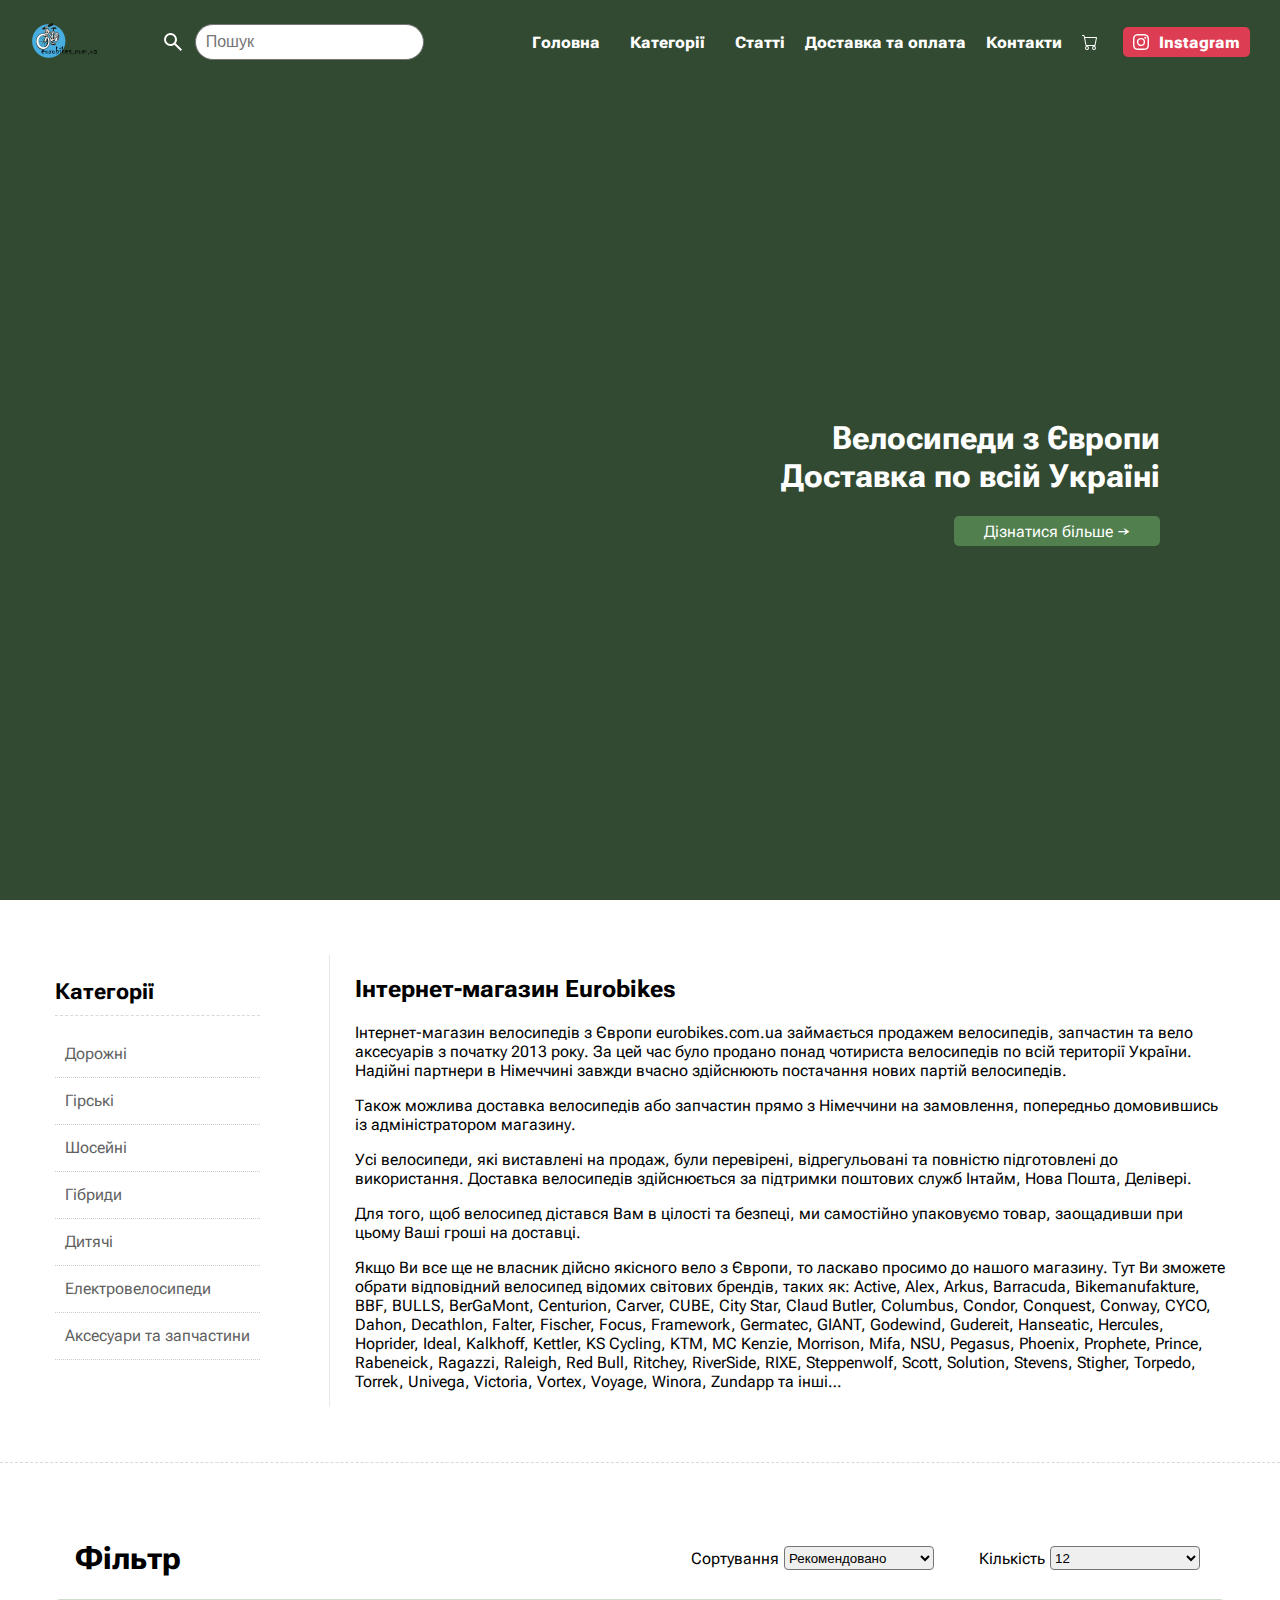
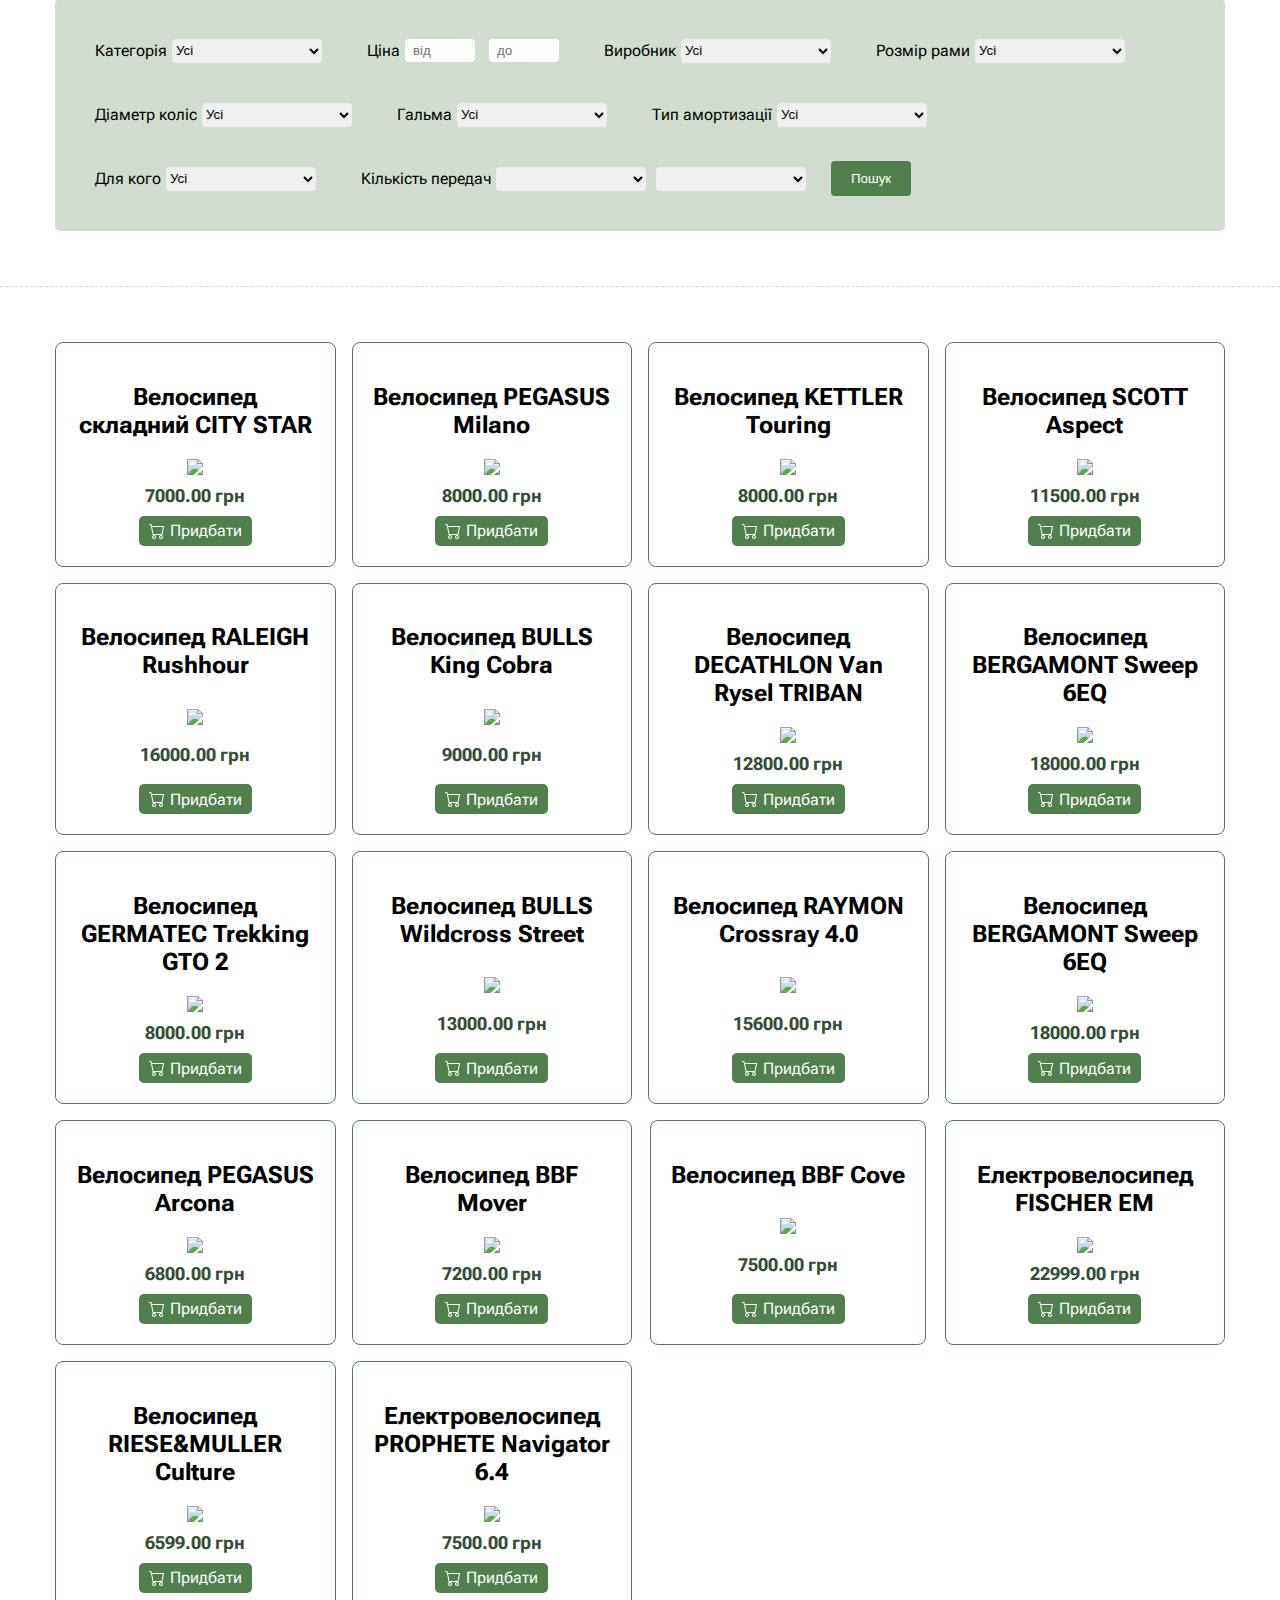
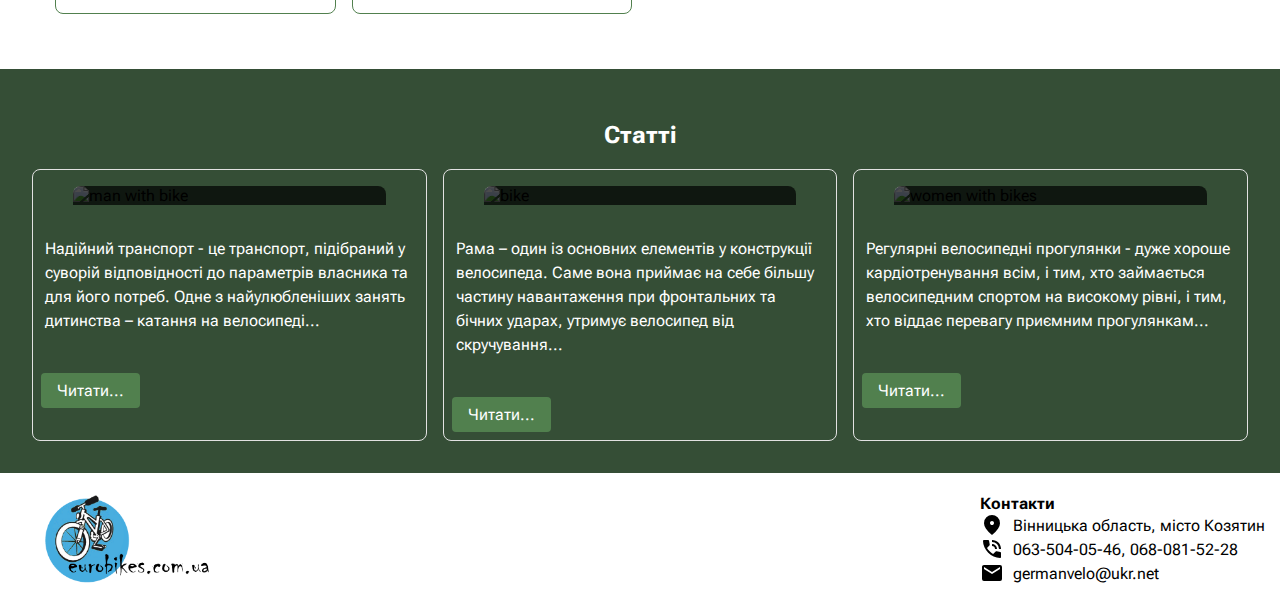
==== index.html @ a6ec40e0 "filter" ====
<!DOCTYPE html>
<html lang="en">
<head>
    <title>Eurobikes - велосипеди з Європи</title>
    <meta charset="UTF-8" />
    <meta http-equiv="X-UA-Compatible" content="IE=edge" />
    <meta name="viewport" content="width=device-width, initial-scale=1.0" />
    <link rel="preconnect" href="https://fonts.googleapis.com">
    <link rel="preconnect" href="https://fonts.gstatic.com" crossorigin>
    <link href="https://fonts.googleapis.com/css2?family=Quicksand:wght@300&family=Roboto+Flex:opsz,wght@8..144,100&display=swap" rel="stylesheet">
    <link rel="stylesheet" href="style.css">
</head>
<body>
    <header class="header header-main">
        <div class="mobile-menu">
            <ul class="nav-list-top">
                <li class="nav-links">
                    <a href="#">Головна</a>
                </li>
                <li class="nav-links">
                    <!-- <a href="#">Категорії</a> -->
                    <div class="dropdown">
                        <button class="dropbtn">Категорії
                            <i class="fa fa-caret-down"></i>
                        </button>
                        <div class="dropdown-content">
                            <a href="#">Дорожні</a>
                            <a href="#">Гірські</a>
                            <a href="#">Шосейні</a>
                            <a href="#">Електровелосипеди</a>
                            <a href="#">Гібриди</a>
                            <a href="#">Дитячі</a>
                            <a href="#">Аксесуари та запчастини</a>
                        </div>
                    </div>
                </li>
                <li class="nav-links">
                    <a href="./eurobikes/articles.html">Статті</a>
                </li>
                <li class="nav-links">
                    <a href="./eurobikes/delivery.html">Доставка та оплата</a>
                </li>
                <li class="nav-links">
                    <a href="./eurobikes/contacts.html">Контакти</a>
                </li>
                <!-- <li class="nav-links">
                    <a href="./eurobikes/reviews.html">Відгуки</a>
                </li> -->
                <li class="nav-links">
                    <a href="./eurobikes/cart.html">Кошик</a>
                </li>
                <li class="nav-links">
                    <a href="https://www.instagram.com/eurobikes_com_ua/">
                        <div class="insta-img">
                            <svg style="color: white" xmlns="http://www.w3.org/2000/svg" width="16" height="16" fill="currentColor" class="instagram" viewBox="0 0 16 16"> <path d="M8 0C5.829 0 5.556.01 4.703.048 3.85.088 3.269.222 2.76.42a3.917 3.917 0 0 0-1.417.923A3.927 3.927 0 0 0 .42 2.76C.222 3.268.087 3.85.048 4.7.01 5.555 0 5.827 0 8.001c0 2.172.01 2.444.048 3.297.04.852.174 1.433.372 1.942.205.526.478.972.923 1.417.444.445.89.719 1.416.923.51.198 1.09.333 1.942.372C5.555 15.99 5.827 16 8 16s2.444-.01 3.298-.048c.851-.04 1.434-.174 1.943-.372a3.916 3.916 0 0 0 1.416-.923c.445-.445.718-.891.923-1.417.197-.509.332-1.09.372-1.942C15.99 10.445 16 10.173 16 8s-.01-2.445-.048-3.299c-.04-.851-.175-1.433-.372-1.941a3.926 3.926 0 0 0-.923-1.417A3.911 3.911 0 0 0 13.24.42c-.51-.198-1.092-.333-1.943-.372C10.443.01 10.172 0 7.998 0h.003zm-.717 1.442h.718c2.136 0 2.389.007 3.232.046.78.035 1.204.166 1.486.275.373.145.64.319.92.599.28.28.453.546.598.92.11.281.24.705.275 1.485.039.843.047 1.096.047 3.231s-.008 2.389-.047 3.232c-.035.78-.166 1.203-.275 1.485a2.47 2.47 0 0 1-.599.919c-.28.28-.546.453-.92.598-.28.11-.704.24-1.485.276-.843.038-1.096.047-3.232.047s-2.39-.009-3.233-.047c-.78-.036-1.203-.166-1.485-.276a2.478 2.478 0 0 1-.92-.598 2.48 2.48 0 0 1-.6-.92c-.109-.281-.24-.705-.275-1.485-.038-.843-.046-1.096-.046-3.233 0-2.136.008-2.388.046-3.231.036-.78.166-1.204.276-1.486.145-.373.319-.64.599-.92.28-.28.546-.453.92-.598.282-.11.705-.24 1.485-.276.738-.034 1.024-.044 2.515-.045v.002zm4.988 1.328a.96.96 0 1 0 0 1.92.96.96 0 0 0 0-1.92zm-4.27 1.122a4.109 4.109 0 1 0 0 8.217 4.109 4.109 0 0 0 0-8.217zm0 1.441a2.667 2.667 0 1 1 0 5.334 2.667 2.667 0 0 1 0-5.334z" fill="white"></path> </svg>
                        </div>
                        <p style="color: white;">Instagram</p>
                    </a>
                </li>
            </ul>
        </div>
        <nav class="navigation">
            <div class="main-image">
                <a href="#">
                    <img src="./images/logo.png" alt="logo">
                </a>
            </div>
            <div class="header-menu">
                <div class="nav-toggle">
                    <svg id="my-svg" aria-hidden="true" focusable="false" data-prefix="fas" data-icon="bars" role="img" xmlns="http://www.w3.org/2000/svg" viewBox="0 0 448 512" class="svg-lines">
                        <path id="svg-path" fill="currentColor" d="M16 132h416c8.837 0 16-7.163 16-16V76c0-8.837-7.163-16-16-16H16C7.163 60 0 67.163 0 76v40c0 8.837 7.163 16 16 16zm0 160h416c8.837 0 16-7.163 16-16v-40c0-8.837-7.163-16-16-16H16c-8.837 0-16 7.163-16 16v40c0 8.837 7.163 16 16 16zm0 160h416c8.837 0 16-7.163 16-16v-40c0-8.837-7.163-16-16-16H16c-8.837 0-16 7.163-16 16v40c0 8.837 7.163 16 16 16z" class=""></path>
                    </svg>
                </div>
                <div class="search">
                    <div class="search-image" onclick="showSearchBar(event)">
                        <svg xmlns="http://www.w3.org/2000/svg" width="24" height="24" viewBox="0 0 24 24"><path fill="currentColor" d="m19.6 21l-6.3-6.3q-.75.6-1.725.95Q10.6 16 9.5 16q-2.725 0-4.612-1.887Q3 12.225 3 9.5q0-2.725 1.888-4.613Q6.775 3 9.5 3t4.613 1.887Q16 6.775 16 9.5q0 1.1-.35 2.075q-.35.975-.95 1.725l6.3 6.3ZM9.5 14q1.875 0 3.188-1.312Q14 11.375 14 9.5q0-1.875-1.312-3.188Q11.375 5 9.5 5Q7.625 5 6.312 6.312Q5 7.625 5 9.5q0 1.875 1.312 3.188Q7.625 14 9.5 14Z"/></svg>
                    </div>
                    <input class="search-input" type="text" placeholder="Пошук">
                </div>
            </div>
            <ul class="nav-list">
                <li class="nav-links">
                    <a href="#">Головна</a>
                </li>
                <li class="nav-links">
                    <div class="dropdown">
                        <button class="dropbtn">Категорії
                            <i class="fa fa-caret-down"></i>
                        </button>
                        <div class="dropdown-content">
                            <a href="#">Дорожні</a>
                            <a href="#">Гірські</a>
                            <a href="#">Шосейні</a>
                            <a href="#">Електровелосипеди</a>
                            <a href="#">Гібриди</a>
                            <a href="#">Дитячі</a>
                            <a href="#">Аксесуари та запчастини</a>
                        </div>
                    </div>
                </li>
                <li class="nav-links">
                    <a href="./eurobikes/articles.html">Статті</a>
                </li>
                <li class="nav-links">
                    <a href="./eurobikes/delivery.html">Доставка та оплата</a>
                </li>
                <li class="nav-links">
                    <a href="./eurobikes/contacts.html">Контакти</a>
                </li>
                <!-- <li class="nav-links">
                    <a href="./eurobikes/reviews.html">Відгуки</a>
                </li> -->
                <li class="nav-links">
                    <a href="./eurobikes/cart.html">
                        <div class="svg">
                            <svg xmlns="http://www.w3.org/2000/svg" width="16" height="16" fill="currentColor" class="bi bi-cart" viewBox="0 0 16 16"> <path d="M0 1.5A.5.5 0 0 1 .5 1H2a.5.5 0 0 1 .485.379L2.89 3H14.5a.5.5 0 0 1 .491.592l-1.5 8A.5.5 0 0 1 13 12H4a.5.5 0 0 1-.491-.408L2.01 3.607 1.61 2H.5a.5.5 0 0 1-.5-.5zM3.102 4l1.313 7h8.17l1.313-7H3.102zM5 12a2 2 0 1 0 0 4 2 2 0 0 0 0-4zm7 0a2 2 0 1 0 0 4 2 2 0 0 0 0-4zm-7 1a1 1 0 1 1 0 2 1 1 0 0 1 0-2zm7 0a1 1 0 1 1 0 2 1 1 0 0 1 0-2z"/> </svg>
                        </div>
                    </a>
                </li>
                <li class="nav-links">
                    <a href="https://www.instagram.com/eurobikes_com_ua/">
                        <div class="insta-img">
                            <svg style="color: white" xmlns="http://www.w3.org/2000/svg" width="16" height="16" fill="currentColor" class="instagram" viewBox="0 0 16 16"> <path d="M8 0C5.829 0 5.556.01 4.703.048 3.85.088 3.269.222 2.76.42a3.917 3.917 0 0 0-1.417.923A3.927 3.927 0 0 0 .42 2.76C.222 3.268.087 3.85.048 4.7.01 5.555 0 5.827 0 8.001c0 2.172.01 2.444.048 3.297.04.852.174 1.433.372 1.942.205.526.478.972.923 1.417.444.445.89.719 1.416.923.51.198 1.09.333 1.942.372C5.555 15.99 5.827 16 8 16s2.444-.01 3.298-.048c.851-.04 1.434-.174 1.943-.372a3.916 3.916 0 0 0 1.416-.923c.445-.445.718-.891.923-1.417.197-.509.332-1.09.372-1.942C15.99 10.445 16 10.173 16 8s-.01-2.445-.048-3.299c-.04-.851-.175-1.433-.372-1.941a3.926 3.926 0 0 0-.923-1.417A3.911 3.911 0 0 0 13.24.42c-.51-.198-1.092-.333-1.943-.372C10.443.01 10.172 0 7.998 0h.003zm-.717 1.442h.718c2.136 0 2.389.007 3.232.046.78.035 1.204.166 1.486.275.373.145.64.319.92.599.28.28.453.546.598.92.11.281.24.705.275 1.485.039.843.047 1.096.047 3.231s-.008 2.389-.047 3.232c-.035.78-.166 1.203-.275 1.485a2.47 2.47 0 0 1-.599.919c-.28.28-.546.453-.92.598-.28.11-.704.24-1.485.276-.843.038-1.096.047-3.232.047s-2.39-.009-3.233-.047c-.78-.036-1.203-.166-1.485-.276a2.478 2.478 0 0 1-.92-.598 2.48 2.48 0 0 1-.6-.92c-.109-.281-.24-.705-.275-1.485-.038-.843-.046-1.096-.046-3.233 0-2.136.008-2.388.046-3.231.036-.78.166-1.204.276-1.486.145-.373.319-.64.599-.92.28-.28.546-.453.92-.598.282-.11.705-.24 1.485-.276.738-.034 1.024-.044 2.515-.045v.002zm4.988 1.328a.96.96 0 1 0 0 1.92.96.96 0 0 0 0-1.92zm-4.27 1.122a4.109 4.109 0 1 0 0 8.217 4.109 4.109 0 0 0 0-8.217zm0 1.441a2.667 2.667 0 1 1 0 5.334 2.667 2.667 0 0 1 0-5.334z" fill="white"></path> </svg>
                        </div>
                        <p style="color: white;">Instagram</p>
                    </a>
                </li>
            </ul>
        </nav>
        <div class="welcome">
            <h1 class="welcome-txt">Велосипеди з Європи<br>Доставка по всій Україні</h1>
            <div class="link">
                <a href="#content">Дізнатися більше →</a>
            </div>
        </div>
    </header>
    
    <div class="container">
        <section id="content" class="dashed-border-bottom">
            <div class="row-fluid">
                <div class="middle-info">
                    <div class="page-header">
                        <h2>Інтернет-магазин Eurobikes</h2>
                    </div>
                    <div class="article-body">
                        <p>Інтернет-магазин велосипедів з Європи eurobikes.com.ua займається продажем велосипедів, запчастин та вело аксесуарів з початку 2013 року. За цей час було продано понад чотириста велосипедів по всій території України. Надійні партнери в Німеччині завжди вчасно здійснюють постачання нових партій велосипедів.</p>
                        <p>Також можлива доставка велосипедів або запчастин прямо з Німеччини на замовлення, попередньо домовившись із адміністратором магазину.</p>
                        <p>Усі велосипеди, які виставлені на продаж, були перевірені, відрегульовані та повністю підготовлені до використання. Доставка велосипедів здійснюється за підтримки поштових служб Інтайм, Нова Пошта, Делівері.</p>
                        <p>Для того, щоб велосипед дістався Вам в цілості та безпеці, ми самостійно упаковуємо товар, заощадивши при цьому Ваші гроші на доставці.</p>
                        <p>Якщо Ви все ще не власник дійсно якісного вело з Європи, то ласкаво просимо до нашого магазину. Тут Ви зможете обрати відповідний велосипед відомих світових брендів, таких як: Active, Alex, Arkus, Barracuda, Bikemanufakture, BBF, BULLS, BerGaMont, Centurion, Carver, CUBE, City Star, Claud Butler, Columbus, Condor, Conquest, Conway, CYCO, Dahon, Decathlon, Falter, Fischer, Focus, Framework, Germatec, GIANT, Godewind, Gudereit, Hanseatic, Hercules, Hoprider, Ideal, Kalkhoff, Kettler, KS Cycling, KTM, MC Kenzie, Morrison, Mifa, NSU, Pegasus, Phoenix, Prophete, Prince, Rabeneick, Ragazzi, Raleigh, Red Bull, Ritchey, RiverSide, RIXE, Steppenwolf, Scott, Solution, Stevens, Stigher, Torpedo, Torrek, Univega, Victoria, Vortex, Voyage, Winora, Zundapp та інші…</p>
                    </div>
                </div>
                <div class="sidebar">
                    <h3 class="sidebar-header">
                        <span>Категорії</span>
                    </h3>
                    <div class="sidebar-content">
                        <div class="shop-menu">
                            <a href="">
                                Дорожні
                            </a>
                        </div>
                        <div class="shop-menu">
                            <a href="">
                                Гірські
                            </a>
                        </div>
                        <div class="shop-menu">
                            <a href="">
                                Шосейні
                            </a>
                        </div>
                        <div class="shop-menu">
                            <a href="">
                                Гібриди
                            </a>
                        </div>
                        <div class="shop-menu">
                            <a href="">
                                Дитячі
                            </a>
                        </div>
                        <div class="shop-menu">
                            <a href="">
                                Електровелосипеди
                            </a>
                        </div>
                        <div class="shop-menu">
                            <a href="">
                                Аксесуари та запчастини
                            </a>
                        </div>
                    </div>
                </div>
            </div>
        </section>
    </div>

    <div class="filter-container">
        <section id="content" class="dashed-border-bottom">
            <div class="row-info">
                <div class="sorting">
                    <h1>Фільтр</h1>
                    <div class="filter sorting">
                        <div>
                            <label for="">Сортування</label>
                            <select name="" id="">
                                <option value="0">Рекомендовано</option>
                                <option value="1">Найновіші</option>
                                <option value="2">Найдешевші</option>
                                <option value="3">Найдорожчі</option>
                            </select>
                        </div>
                        <div>
                            <label for="">Кількість</label>
                            <select name="" id="">
                                <option value="0">12</option>
                                <option value="1">18</option>
                                <option value="2">24</option>
                            </select>
                        </div>
                    </div>
                </div>
                <div class="filter green-container no-border">
                    <div>
                        <label for="category">Категорія</label>
                        <select name="" id="category">
                            <option value="0">Усі</option>
                            <option value="1">Дорожні</option>
                            <option value="2">Гірські</option>
                            <option value="3">Шосейні</option>
                            <option value="4">Гібриди</option>
                            <option value="5">Дитячі</option>
                            <option value="6">Електровелосипеди</option>
                            <option value="7">Аксесуари та запчастини</option>
                        </select>
                    </div>
                    <div>
                        <label for="price">Ціна</label>
                        <div>
                            <input type="number" placeholder="від">
                            <input type="number" placeholder="до">
                        </div>
                    </div>
                    <div>
                        <label for="brand">Виробник</label>
                        <select name="" id="brand">
                            <option value="0">Усі</option>
                            <option value="1">Active</option>
                            <option value="2">Alex</option>
                            <option value="3">Alu Line</option>
                            <option value="4">Angelo</option>
                            <option value="5">Arkus</option>
                            <option value="6">Barracuda</option>
                            <option value="7">BBF</option>
                            <option value="8">BULLS</option>
                            <option value="9">BerGaMont</option>
                            <option value="10">BMX</option>
                            <option value="11">Centurion</option>
                            <option value="12">City Star</option>
                            <option value="13">Claud Butler</option>
                            <option value="14">Columbus</option>
                            <option value="15">Condor</option>
                            <option value="16">Conquest</option>
                            <option value="17">Continental</option>
                            <option value="18">Conway</option>
                            <option value="19">CYCO</option>
                            <option value="20">Dahon</option>
                            <option value="21">Decathlon</option>
                            <option value="22">Falter</option>
                            <option value="23">Fischer</option>
                            <option value="24">Focus</option>
                            <option value="25">Framework</option>
                            <option value="26">Gazelle</option>
                            <option value="27">Germatec</option>
                            <option value="28">GIANT</option>
                            <option value="29">Godewind</option>
                            <option value="30">Gratia</option>
                            <option value="31">Gudereit</option>
                            <option value="32">Hanseatic</option>
                            <option value="33">Hercules</option>
                            <option value="34">Hoprider</option>
                            <option value="35">Ideal</option>
                            <option value="36">Kalkhoff</option>
                            <option value="37">KS Cycling</option>
                            <option value="38">KTM</option>
                            <option value="39">Little Rock</option>
                            <option value="40">MC Kenzie</option>
                            <option value="41">Morrison</option>
                            <option value="42">Mifa</option>
                            <option value="43">Nobles</option>
                            <option value="44">NSU</option>
                            <option value="45">Passat</option>
                            <option value="46">Pegasus</option>
                            <option value="47">Phoenix</option>
                            <option value="48">Prophete</option>
                            <option value="49">Prince</option>
                            <option value="50">Rabeneick</option>
                            <option value="51">Ragazzi</option>
                            <option value="52">Raleigh</option>
                            <option value="53">Red Bull</option>
                            <option value="54">Ritchey</option>
                            <option value="55">RiverSide</option>
                            <option value="56">RIXE</option>
                            <option value="57">Scott</option>
                            <option value="58">SHIMANO</option>
                            <option value="59">Solution</option>
                            <option value="60">Sprint</option>
                            <option value="61">Stevens</option>
                            <option value="62">Stinger</option>
                            <option value="63">Stigher</option>
                            <option value="64">Stratos</option>
                            <option value="65">Texo</option>
                            <option value="66">Torpedo</option>
                            <option value="67">Torrek</option>
                            <option value="68">Touring Star</option>
                            <option value="69">Trekking Star</option>
                            <option value="70">Univega</option>
                            <option value="71">Victoria</option>
                            <option value="72">Vortex</option>
                            <option value="73">Voyage</option>
                            <option value="74">Winora</option>
                            <option value="75">Zundapp</option>
                            <option value="76">Kettler</option>
                            <option value="77">Bikemanufakture</option>
                            <option value="78">Steppenwolf</option>
                            <option value="79">Carver</option>
                            <option value="80">Adler</option>
                            <option value="81">Avico</option>
                            <option value="82">Blackshox</option>
                            <option value="83">Fahrrad Manufaktur</option>
                            <option value="84">La Strada</option>
                        </select>
                    </div>
                    <div>
                        <label for="frame-size">Розмір рами</label>
                        <select name="" id="">
                            <option value="0">Усі</option>
                            <option value="1">XS(13-14)</option>
                            <option value="2">S(15-16)</option>
                            <option value="3">M(17-18)</option>
                            <option value="4">L(19-20)</option>
                            <option value="5">XL(21-22)</option>
                            <option value="6">XXL(23")</option>
                        </select>
                    </div>
                    <div>
                        <label for="wheel-diameter">Діаметр коліс</label>
                        <select name="" id="wheel-diameter">
                            <option value="0">Усі</option>
                            <option value="1">12"</option>
                            <option value="2">14"</option>
                            <option value="3">16"</option>
                            <option value="4">18"</option>
                            <option value="5">20"</option>
                            <option value="6">22"</option>
                            <option value="7">24"</option>
                            <option value="8">26"</option>
                            <option value="9">27.5"</option>
                            <option value="9">28"</option>
                            <option value="9">29"</option>
                            <option value="9">Інший</option>
                        </select>
                    </div>
                    <div>
                        <label for="brakes">Гальма</label>
                        <select name="" id="brakes">
                            <option value="0">Усі</option>
                            <option value="1">Дискові гідравлічні</option>
                            <option value="2">Дискові механічні</option>
                            <option value="3">Ножні</option>
                            <option value="4">Ободні</option>
                            <option value="5">Інші</option>
                        </select>
                    </div>
                    <div>
                        <label for="amortization">Тип амортизації</label>
                        <select name="" id="amortization">
                            <option value="0">Усі</option>
                            <option value="1">Хардтейл</option>
                            <option value="2">Без амортизації</option>
                            <option value="3">Двопідвіс</option>
                            <option value="4">Задня</option>
                        </select>
                    </div>
                    <div>
                        <label for="is-for">Для кого</label>
                        <select name="" id="is-for">
                            <option value="0">Усі</option>
                            <option value="1">Для жінок</option>
                            <option value="2">Для підлітків</option>
                            <option value="3">Для чоловіків</option>
                            <option value="4">Універсальні</option>
                        </select>
                    </div>
                    <div>
                        <label for="">Кількість передач</label>
                            <!-- <input type="number" placeholder="від">
                            <input type="number" placeholder="до"> -->
                            <select name="" id="">
                                <option value="0"></option>
                                <option value="1">3</option>
                                <option value="2">7</option>
                                <option value="3">21</option>
                                <option value="4">28</option>
                            </select>
                            <select name="" id="">
                                <option value="0"></option>
                                <option value="1">3</option>
                                <option value="2">7</option>
                                <option value="3">21</option>
                                <option value="4">28</option>
                            </select>
                    </div>
                    <button id="submit-btn" class="form-submit-button" type="submit">Пошук</button>
                </div>
            </div>
        </section>
    </div>

    <div class="products-container">
        <section id="content">
            <div class="row-fluid">
                <div class="products-list"></div>
            </div>
        </section>
    </div>

    <section class="breweries" id="breweries">
        <div class="page-header2">
            <h2>Статті</h2>
        </div>
        <ul>
            <li>
                <figure>
                <img src="https://github.com/Aitishnitsa/eurobikes/blob/main/images/article1.jpg?raw=true" alt="man with bike">
                <figcaption><h3>Як обрати велосипед?</h3></figcaption>
                </figure>
                <p>
                    Надійний транспорт - це транспорт, підібраний у суворій відповідності до параметрів власника та для його потреб. Одне з найулюбленіших занять дитинства – катання на велосипеді...
                </p>
                <a href="./eurobikes/articles.html">Читати...</a>
            </li>
            <li>
                <figure>
                <img src="https://github.com/Aitishnitsa/eurobikes/blob/main/images/article2.jpg?raw=true" alt="bike">
                <figcaption><h3>Велосипедні рами. Який матеріал краще?</h3></figcaption>
                </figure>
                <p>
                    Рама – один із основних елементів у конструкції велосипеда. Саме вона приймає на себе більшу частину навантаження при фронтальних та бічних ударах, утримує велосипед від скручування...
                </p>
                <a href="./eurobikes/articles.html">Читати...</a>
            </li>
            <li>
                <figure>
                    <img src="https://github.com/Aitishnitsa/eurobikes/blob/main/images/article3.jpg?raw=true" alt="women with bikes">
                    <figcaption><h3>Жіночі велосипеди</h3></figcaption>
                </figure>
                <p>
                    Регулярні велосипедні прогулянки - дуже хороше кардіотренування всім, і тим, хто займається велосипедним спортом на високому рівні, і тим, хто віддає перевагу приємним прогулянкам...
                </p>
                <a href="./eurobikes/articles.html">Читати...</a>
            </li>
        </ul>
    </section>

    <footer>
        <div class="logo">
            <a href="">
                <img src="./images/logo.png" alt="logo">
            </a>
        </div>
        <div class="footer-contacts">
            <div class="footer-title">Контакти</div>
            <div class="footer-item">
                <div class="img-item">
                    <svg xmlns="http://www.w3.org/2000/svg" width="24" height="24" viewBox="0 0 24 24">
                        <path fill="currentColor"
                            d="M12 12q.825 0 1.413-.588Q14 10.825 14 10t-.587-1.413Q12.825 8 12 8q-.825 0-1.412.587Q10 9.175 10 10q0 .825.588 1.412Q11.175 12 12 12Zm0 10q-4.025-3.425-6.012-6.363Q4 12.7 4 10.2q0-3.75 2.413-5.975Q8.825 2 12 2t5.587 2.225Q20 6.45 20 10.2q0 2.5-1.987 5.437Q16.025 18.575 12 22Z" />
                    </svg>
                </div>
                Вінницька область, місто Козятин
            </div>
            <div class="footer-item">
                <div class="img-item">
                    <svg xmlns="http://www.w3.org/2000/svg" width="24" height="24" viewBox="0 0 24 24">
                        <path fill="currentColor"
                            d="M19 11.95q0-2.925-2.038-4.963Q14.925 4.95 12 4.95v-2q1.875 0 3.513.712q1.637.713 2.85 1.926q1.212 1.212 1.925 2.85Q21 10.075 21 11.95Zm-4 0q0-1.25-.875-2.125T12 8.95v-2q2.075 0 3.538 1.462Q17 9.875 17 11.95ZM19.95 21q-3.225 0-6.287-1.438q-3.063-1.437-5.425-3.8q-2.363-2.362-3.8-5.425Q3 7.275 3 4.05q0-.45.3-.75t.75-.3H8.1q.35 0 .625.225t.325.575l.65 3.5q.05.35-.012.637q-.063.288-.288.513L7 10.9q1.05 1.8 2.625 3.375T13.1 17l2.35-2.35q.225-.225.588-.338q.362-.112.712-.062l3.45.7q.35.075.575.337q.225.263.225.613v4.05q0 .45-.3.75t-.75.3Z" />
                    </svg>
                </div>
                <div>
                    <a href="tel:+380635040546">063-504-05-46</a>,
                    <a href="tel:+380680815228">068-081-52-28</a>
                </div>
            </div>
            <div class="footer-item">
                <div class="img-item">
                    <svg xmlns="http://www.w3.org/2000/svg" width="24" height="24" viewBox="0 0 24 24">
                        <path fill="currentColor"
                            d="m20 8l-8 5l-8-5V6l8 5l8-5m0-2H4c-1.11 0-2 .89-2 2v12a2 2 0 0 0 2 2h16a2 2 0 0 0 2-2V6a2 2 0 0 0-2-2Z" />
                    </svg>
                </div><a href="mailto:germanvelo@ukr.net">germanvelo@ukr.net</a>
            </div>
        </div>
    </footer>

    <div class="go-top no-active"></div>

    <script src="./script.js"></script>
</body>
</html>
---- style.css ----
body {
  margin: 0px;
  font-family: "Roboto Flex", sans-serif;
  font-size: 16px;
  background-color: #354e36;
}

ul {
  margin: 0px;
  list-style-type: none;
}

a {
  text-decoration: none;
  color: inherit;
}

article {
  display: block;
}

form {
  display: block;
  margin-top: 0em;
}

.header {
  height: calc(100vh - 40px);
  background-size: cover;
  background-position: 50%;
  background-repeat: no-repeat;
  display: flex;
  flex-direction: column;
  padding: 20px;
}

.header::after {
  content: "";
  background: #2e452c;
  position: absolute;
  opacity: 0.5;
  top: 0;
  left: 0;
  height: 100%;
  width: 100%;
  transition: all 0.25s ease;
}

.header-main {
  background-image: url(https://cdn.shopify.com/s/files/1/0940/6140/files/2023_Trek_Fuel_Ex_E_Dane_Perras_cover.original_1600x.jpg?v=1658535803);
}

.header-contacts {
  background-image: url(https://ecf.com/sites/ecf.com/files/field/image/Brussels%20car%20free%20day.JPEG.png);
}

.header-articles {
  background-image: url(https://cdn.shopify.com/s/files/1/0250/6460/3682/products/BirdBike3_2.jpg?v=1654549266);
}

.header-delivery {
  background-image: url(https://cdn.shopify.com/s/files/1/0565/3141/9342/t/10/assets/mountain-1634571681091.png?v=1634571688);
}

.header-service {
  background-image: url(https://cdn.outsideonline.com/wp-content/uploads/2022/12/DSC04816-Edit1.jpg);
}

.header-reviews {
  background-image: url(https://www.huntinggeardeals.com/wp-content/uploads/2021/05/best-ebike-for-hunting-quietkat-jeep-e1622602143117-1024x516.jpeg);
}

.header-contacts::after,
.header-articles::after,
.header-delivery::after,
.header-service::after,
.header-reviews::after {
  opacity: 0.9;
}

.navigation {
  justify-content: space-between;
  display: flex;
  position: relative;
  z-index: 3;
}

.main-image {
  display: flex;
  align-items: center;
}

.main-image img {
  height: 40px;
  margin-left: 10px;
}

.search {
  display: flex;
  justify-content: center;
  align-items: center;
}

.search-image {
  display: flex;
  height: 100%;
  align-items: center;
  margin-right: 5px;
  color: white;
}

.search-input {
  padding: 10px;
  border: 1px solid #757575;
  border-radius: 20px;
  font-size: 16px;
  outline: none;
  width: 100%;
  height: 30%;
}

.header-menu {
  background-size: cover;
  background-position: 50%;
  background-repeat: no-repeat;
  display: flex;
  justify-content: space-between;
}

.header-nav {
  padding: 20px;
}

.header-menu.fixed {
  position: fixed;
  width: 88%;
}

.nav-list li:last-of-type a {
  display: flex;
  align-items: center;
  height: 30px;
  padding: 0 10px;
  background-color: #dd3d53;
  border-radius: 5px;
  transition: all 0.25s ease;
}

.nav-list li:last-of-type a:hover {
  background-color: #c9233a;
}

.nav-list {
  display: flex;
  align-items: center;
}

.nav-list li {
  position: relative;
  color: white;
  font-weight: 800;
  font-size: 16px;
  padding: 0px 10px;
}

.nav-links::after {
  content: "";
  background-color: white;
  height: 2px;
  width: 100%;
  left: 0px;
  bottom: -8px;
  position: absolute;
  transform: scale(0);
  transition: all 0.25s ease;
}

.nav-links:hover {
  transition: all 0.25s ease;
}

.nav-links:hover::after {
  transform: scale(1);
}

.insta-img, svg {
  display: flex;
  height: 100%;
  align-items: center;
  margin-right: 5px;
}

.nav-toggle {
  display: none;
}

.svg-lines {
  display: inline-block;
  font-size: inherit;
  height: 2.5em;
  vertical-align: -0.125em;
  position: relative;
  z-index: 1;
}

.welcome {
  max-width: 100%;
  position: relative;
  z-index: 1;
  margin: auto 100px;
}

.welcome-txt {
  color: white;
  float: right;
  text-align: right;
}

.link {
  clear: both;
  float: right;
}

.left {
  float: left;
}

.link a {
  display: inline-flex;
  align-items: center;
  color: white;
  background-color: #51804e;
  padding-right: 30px;
  padding-left: 30px;
  border-radius: 5px;
  height: 30px;
}

.link a:hover {
  transition: all 0.25s ease;
}

.titles {
  display: flex;
  align-items: center;
  justify-content: center;
}

.lorem {
  margin: 10px 20px;
  font-size: 24px;
}

.container {
  display: flex;
  justify-content: space-between;
}

#content {
  display: flex;
  justify-content: space-between;
  align-items: flex-start;
  padding: 15px;
  background: #fff;
}

.dashed-border-bottom {
  border-bottom: 1px dashed #d9d9d9;
}

.row-fluid, .row-info {
  padding: 40px;
  width: 100%;
}

.middle-info {
  padding-left: 25px;
  border-left: 1px solid #e9e9e9;
  float: right;
  margin-bottom: 0;
  min-height: 380px;
  width: calc(100% - 300px);
}

.sidebar {
  width: max-content;
  border-radius: 4px;
  padding-top: 24px;
  padding-bottom: 24px;
}

.sidebar-header {
  font-size: 22px;
  line-height: 26px;
  margin: 0 0 15px;
  padding: 0 0 10px;
  border-bottom: 1px dashed #d9d9d9;
}

.sidebar-content a {
  display: block;
  line-height: 40px;
  padding: 3px 10px;
  margin: 0;
  color: #616161;
  transition: all 0.2s ease-out;
}

.shop-menu {
  overflow: hidden;
  border-bottom: 1px dotted #ccc;
  padding: 0;
  margin: 0;
}

.products-list {
  padding: 0;
  display: grid;
  grid-template-columns: repeat(auto-fit, minmax(270px, 1fr));
  grid-gap: 1rem;
}

.product {
  align-items: center;
  box-sizing: border-box;
  display: flex;
  flex-direction: column;
  height: 100%;
  justify-content: space-between;
  margin: auto;
  padding: 20px;
  border: 1px solid #51804e;
  border-radius: 0.5rem;
}

.product-name {
  text-align: center;
}

.product-img {
  max-width: 100%;
}

.product-price {
  color: #354e36;
  font-size: 18px;
  font-weight: bold;
  margin: 10px;
}

.product-buy-button {
  display: flex;
  align-items: center;
  height: 30px;
  padding: 0 10px;
  color: white;
  background-color: #51804e;
  border-radius: 5px;
  transition: all 0.25s ease;
  cursor: pointer;
}

.product-buy-button:hover {
  background-color: #51804e94;
}

.filter {
  display: flex;
  flex-wrap: wrap;
  align-items: center;
}

.filter>div {
  padding: 20px;
  display: flex;
  align-items: center;
}

.sorting>div>select {
  border: 1px solid #757575;
}

.filter>div>select {
  margin: 0 5px;
  cursor: pointer;
  border-radius: 4px;
  line-height: 48px;
  /* padding: 8px 16px;
  font-size: 16px; */
  width: 150px;
  height: 24px;
  outline: none;
}

.filter>div>div>input {
  margin: 0 5px;
  border-radius: 4px;
  outline: none;
  padding: 4px 8px;
  width: 54px;
}

.no-border>div>div>input, .no-border>div>select {
  border: none;
}

.breweries {
  padding: 2rem;
}

.page-header2 {
  display: flex;
  align-items: center;
  justify-content: center;
}

.page-header2 {
  color: #fff;
}

.breweries>ul {
  padding: 0;
  display: grid;
  grid-template-columns: repeat(auto-fit, minmax(320px, 1fr));
  grid-gap: 1rem;
}

.breweries>ul>li {
  border: 1px solid #e2e2e2;
  border-radius: 0.5rem;
}

.breweries>ul>li>figure {
  max-height: 220px;
  overflow: hidden;
  border-top-left-radius: 0.5rem;
  border-top-right-radius: 0.5rem;
  position: relative;
}

.breweries>ul>li>figure>img {
  width: 100%;
}

.breweries>ul>li>figure>figcaption {
  position: absolute;
  bottom: 0;
  background-color: rgba(0, 0, 0, 0.7);
  width: 100%;
}

.breweries>ul>li>figure>figcaption>h3 {
  color: white;
  padding: 0.75rem;
  font-size: 1.25rem;
}

.breweries>ul>li>p {
  font-size: 1rem;
  line-height: 1.5;
  padding: 1rem 0.75rem;
  color: #fff;
}

.breweries>ul>li>a, 
.close-button>a {
  padding: 0.5rem 1rem;
  margin: 0.5rem;
  background-color: #51804e;
  text-decoration: none;
  color: white;
  border-radius: 0.25rem;
  text-align: center;
  display: inline-block;
}

.breweries>ul>li>a:hover, 
.close-button>a:hover {
  opacity: 0.5;
  transition: all 0.25s ease;
}

.footer__title {
  margin: 0 0 10px 0;
  text-align: center;
  font-weight: 700;
  font-size: 20px;
}

.logo {
  display: flex;
  align-items: center;
}

.logo img {
  height: 100px;
  margin-left: 25px;
}

footer {
  display: flex;
  justify-content: space-between;
  align-items: center;
  padding: 15px;
  background: #fff;
}

.footer-title {
  font-weight: bold;
}

.footer-item {
  display: flex;
  justify-content: flex-start;
  align-items: center;
}

.footer-nav {
  display: block;
  padding: 0;
}

.footer-nav li {
  color: black;
}

.footer-nav li:last-of-type {
  color: white;
}

.contacts {
  max-width: 100%;
  position: relative;
  z-index: 1;
  margin: auto 100px;
}

.title {
  font-weight: bold;
  color: #fff;
}

.item {
  display: flex;
  justify-content: flex-start;
  align-items: center;
  color: #fff;
}

.item p {
  font-size: 20px;
}

.img-item {
  padding: 0 4px 0 0;
}

.contact-form {
  border: 1px solid #d6dcdb;
  margin-top: -1px;
  overflow: hidden;
  padding: 10px 20px 10px 20px;
}

.form-label {
  align-items: center;
  display: inline-flex;
  height: 40px;
}

.form-input {
  border: 1px solid #d6dcdb;
  box-sizing: border-box;
  font-size: 16px;
  font-size: 1rem;
  height: 40px;
  outline: 0;
  padding: 0 20px;
  width: 100%;
}

.form-container {
  display: flex;
  justify-content: center;
  align-items: center;
  background-color: white;
}

.contact-form {
  background-color: #51804e94;
  padding: 20px;
  border-radius: 5px;
}

.form-fields {
  margin-bottom: 20px;
}

.form-group {
  margin-bottom: 10px;
}

.form-group-input {
  display: inline-block;
}

.form-input {
  display: block;
  width: 100%;
  padding: 8px;
  border: none;
  border-radius: 4px;
  box-sizing: border-box;
}

textarea.form-input {
  height: 117px;
  width: 100%;
}

.form-actions {
  text-align: center;
}

.form-submit-button {
  background-color: #51804e;
  color: #fff;
  border: none;
  padding: 10px 20px;
  border-radius: 4px;
  cursor: pointer;
  transition: background-color 0.3s ease;
}

.form-submit-button:hover {
  background-color: #51804e94;
}

.dropdown {
  float: left;
  overflow: hidden;
}

.dropdown .dropbtn {
  font-size: 16px;
  border: none;
  outline: none;
  color: white;
  padding: 0px 10px;
  background-color: inherit;
  font-family: inherit;
  font-weight: 800;
  margin: 0;
}

.nav-list-top>.nav-links>.dropdown>.dropbtn {
  margin: 0;
}

.dropdown-content {
  display: none;
  position: absolute;
  background-color: #f9f9f9c9;
  min-width: 205px;
  box-shadow: 0px 8px 16px 0px rgba(0, 0, 0, 0.2);
  z-index: 1;
  left: 50%;
  transform: translateX(-50%);
}

.dropdown-content a {
  float: none;
  color: black;
  padding: 3px 10px;
  text-decoration: none;
  display: block;
  text-align: left;
}

.dropdown-content a:hover {
  background-color: #ddd;
}

.dropdown:hover .dropdown-content {
  display: block;
}

.add-review, .order-form, .green-container {
  background-color: #51804e45;
  padding: 20px;
  border-radius: 5px;
}

.reviews {
  display: flex;
  justify-content: flex-start;
  align-items: center;
  flex-direction: row;
  gap: 10px;
  border: 1px solid #51804e;
  margin: 20px;
  padding: 30px;
  overflow-y: auto;
  height: 200px;
}

.review {
  border: 1px solid #51804e;
  padding: 10px;
  min-width: 200px;
  color: #51804e;
}

.review-list {
  display: flex;
  flex-direction: column;
  gap: 10px;
}

.article-background {
  background-color: #2e452c;
  padding: 40px;
  margin: 10px;
}

.article-content {
  background-color: white;
  padding: 40px;
}

.article-header, .article-header>div, .sorting {
  display: flex;
  justify-content: space-between;
  align-items: center;
}

.article-header>div>h4 {
  padding: 0 10px 0 0px;
}

.article-text {
  padding: 15px 0;
}

.text-paragraph {
  display: flex;
  justify-content: space-around;
  align-items: center;
  padding: 15px;
}

.text-paragraph>p, .article-text>h3, .article-header>h1, .sorting>h1 {
  padding: 0 0 0 20px;
}

.article-text>ul {
  padding-left: 14px;
}

.article-text>ul>li {
  list-style-type: block;
}

.close-button>a {
  width: 54px;
  margin: 0;
}

.close-button, .table {
  display: flex;
  justify-content: center;
}

table, th, td {
  padding: 0;
  margin: 0;
  border-spacing: 0;
}

th, td {
  /* border: 1px dotted #2e452c; */
  padding: 10px;
  text-align: center;
}

.rating {
  display: inline-block;
  position: relative;
  line-height: 36px;
  font-size: 36px;
}

.rating label {
  position: absolute;
  top: 0;
  left: 0;
  height: 100%;
  cursor: pointer;
}

.rating label:last-child {
  position: static;
}

.rating label:nth-child(1) {
  z-index: 5;
}

.rating label:nth-child(2) {
  z-index: 4;
}

.rating label:nth-child(3) {
  z-index: 3;
}

.rating label:nth-child(4) {
  z-index: 2;
}

.rating label:nth-child(5) {
  z-index: 1;
}

.rating label input {
  position: absolute;
  top: 0;
  left: 0;
  opacity: 0;
}

.rating label .icon {
  float: left;
  color: transparent;
}

.rating label:last-child .icon {
  color: #d5d5d5;
}

.rating:not(:hover) label input:checked ~ .icon,
.rating:hover label:hover input ~ .icon {
  color: #ffd000;
}

.rating label input:focus:not(:checked) ~ .icon:last-child {
  color: #d5d5d5;
  text-shadow: 0 0 5px #ffd000;
}

.cart-table {
  padding: 10px 0px;
}

.cart-table>table {
  border: 1px solid #51804e;
  width: 100%;
}

.cart-table>table:last-of-type {
  border-top: none;
}

.table-element>td, .table-element>th {
  border-bottom: 1px solid #51804e;
}

.table-element>td:nth-of-type(2) {
  text-align: left;
  max-width: 512px;
}

.promo-input {
  border: 1px solid #51804e;
  padding: 4px;
  border-radius: 20px;
  outline: none;
  max-width: 100px;
  box-sizing: border-box;
}

.form-actions>button {
  margin-top: 20px;
}

#cancel-button {
  background-color: #51804e94;
  margin-right: 14px;
}

.radiobuttons-group {
  display: flex;
  flex-direction: column;
}

.radiobuttons-group label {
  display: flex;
  align-items: center;
  margin: 5px 0;
}

/* Radio button input style */
.radiobuttons-group input[type="radio"] {
  appearance: none;
  width: 18px;
  height: 18px;
  margin: 0 8px 0 0;
  border: 2px solid white;
  border-radius: 50%;
  outline: none;
  transition: border-color 0.3s ease-in-out;
}

/* Checked radio button style */
.radiobuttons-group input[type="radio"]:checked {
  border-color: #51804e;
}

.go-top {
  transition: all ease 0.3s;
  background-color: #fff;
  background-image: url(https://static.thenounproject.com/png/1920948-200.png);
  z-index: 10;
  width: 40px;
  height: 40px;
  position: fixed;
  display: block;
  border-radius: 50%;
  -webkit-background-size: cover;
  background-size: cover;
  background-repeat: no-repeat;
  right: 15px;
  bottom: 15px;
  cursor: pointer;
}

.go-top.no-active {
  transform: translate3d(0,200px,0);
}

.go-top.active {
  transform: translate3d(0,0px,0);
}

.to-top {
  transition: all ease 0.3s;
  position: fixed;
  top: 0;
  left: 0;
  width: 100%;
  padding: 5px 20px;
  box-sizing: border-box;
  box-shadow: 0 0 30px 0 rgba(0,0,0,25%);
  background-color: white;
  color: black;
}

.to-top .search-image, .to-top a, .to-top .dropbtn, .to-top .svg-lines {
  color: black;
}

@media only screen and (max-width: 525px) {
  .breweries>ul {
    grid-template-columns: repeat(auto-fit, minmax(200px, 1fr));
  }

  .filter>div {
    padding: 10px;
  }
  

  .logo img {
    height: 50px;
    margin: 0;
  }

  .welcome, .contacts {
    margin: auto 25px;
  }

  .item p {
    font-size: 16px;
  }

  .article-content {
    padding: 20px;
  }

  .article-background {
    margin: 0;
  } 

  #content {
    padding: 0;
  }

  .dashed-border-bottom {
    border: none;
  }
  
}

/* Extra small devices (phones, 600px and down) */
@media only screen and (max-width: 600px) {
  .filter {
    align-items: flex-start;
    flex-direction: column;
  }

  .sorting {
    display: block;
  }

  .search-input {
    display: none;
  }

  .search-input.opened {
    display: inline;
  }

  .row-info {
    padding: 0 10px;
  }

  .article-header {
    flex-direction: column;
  }

  .text-paragraph {
    flex-direction: column;
    padding-left: 0;
  }

  .text-paragraph>p {
    padding: 0;
  }

  th, td {
    padding: 2px;
    font-size: 12px;
  }
}

/* Medium devices (landscape tablets, 768px and down) */
@media only screen and (max-width: 768px) {
  .row-fluid {
    display: flex;
    flex-direction: column-reverse;
    /* flex-direction: column; */
    padding: 0px 20px 20px 20px;
  }

  .row-info {
    padding: 10px;
  }

  .middle-info {
    width: 100%;
    padding-left: 0px;
    border-left: none;
  }

  .sidebar {
    display: flex;
    flex-direction: column;
    width: 100%;
  }

  .sidebar-content {
    display: flex;
    flex-wrap: wrap;
    justify-content: flex-start;
  }

  .sidebar-header,
  .shop-menu {
    border-bottom: none;
    margin: 0 0 0 0;
    padding: 0 0 0 0;
    display: flex;
    align-items: center;
    justify-content: center;
  }

  .article-background {
    padding: 15px;
  }

  .text-paragraph>img {
    width: 200px;
  }
}

.mobile-menu {
  display: none;
  position: fixed;
  top: 0;
  left: 0;
  flex-flow: column;
  padding: 10px;
  color: white;
  background: rgba(0,0,0,.9);
  width: 100%;
  height: 100vh;
  box-sizing: border-box;
  z-index: 2;
}

.mobile-menu.opened {
  display: flex;
  align-items: center;
  justify-content: center;
  list-style-type: none;
}

/* Large devices (laptops/desktops, 992px and down) */
@media only screen and (max-width: 992px) {
  .nav-links, .nav-links>.dropdown>.dropbtn {
    margin: 14px 0;
    color: white;
    font-weight: 800;
    font-size: 16px;
  }
  
  .nav-list {
    display: none;
  }

  .nav-list-top {
    height: 100%;
    justify-content: center;
    width: 100%;
    display: flex;
    flex-direction: column;
    align-items: center;
    text-align: center;
    margin: 0;
    padding: 0;
  }

  .nav-list-top li:last-of-type a {
    display: flex;
    align-items: center;
    height: 30px;
    padding: 0 10px;
    background-color: #dd3d53;
    border-radius: 5px;
    transition: all 0.25s ease;
  }
  
  .nav-list-top li:last-of-type a:hover {
    background-color: #c9233a;
  }

  .nav-toggle {
    display: block;
    order: 1;
    color: white;
  }

  .search {
    order: 2;
  }

  .row-info {
    padding: 20px;
  }

  .main-image {
    display: none;
  }

  .header-menu {
    width: 100%;
  }
}

/* Extra large devices (large laptops and desktops, 1200px and up) */
@media only screen and (max-width: 1200px) {
  
}
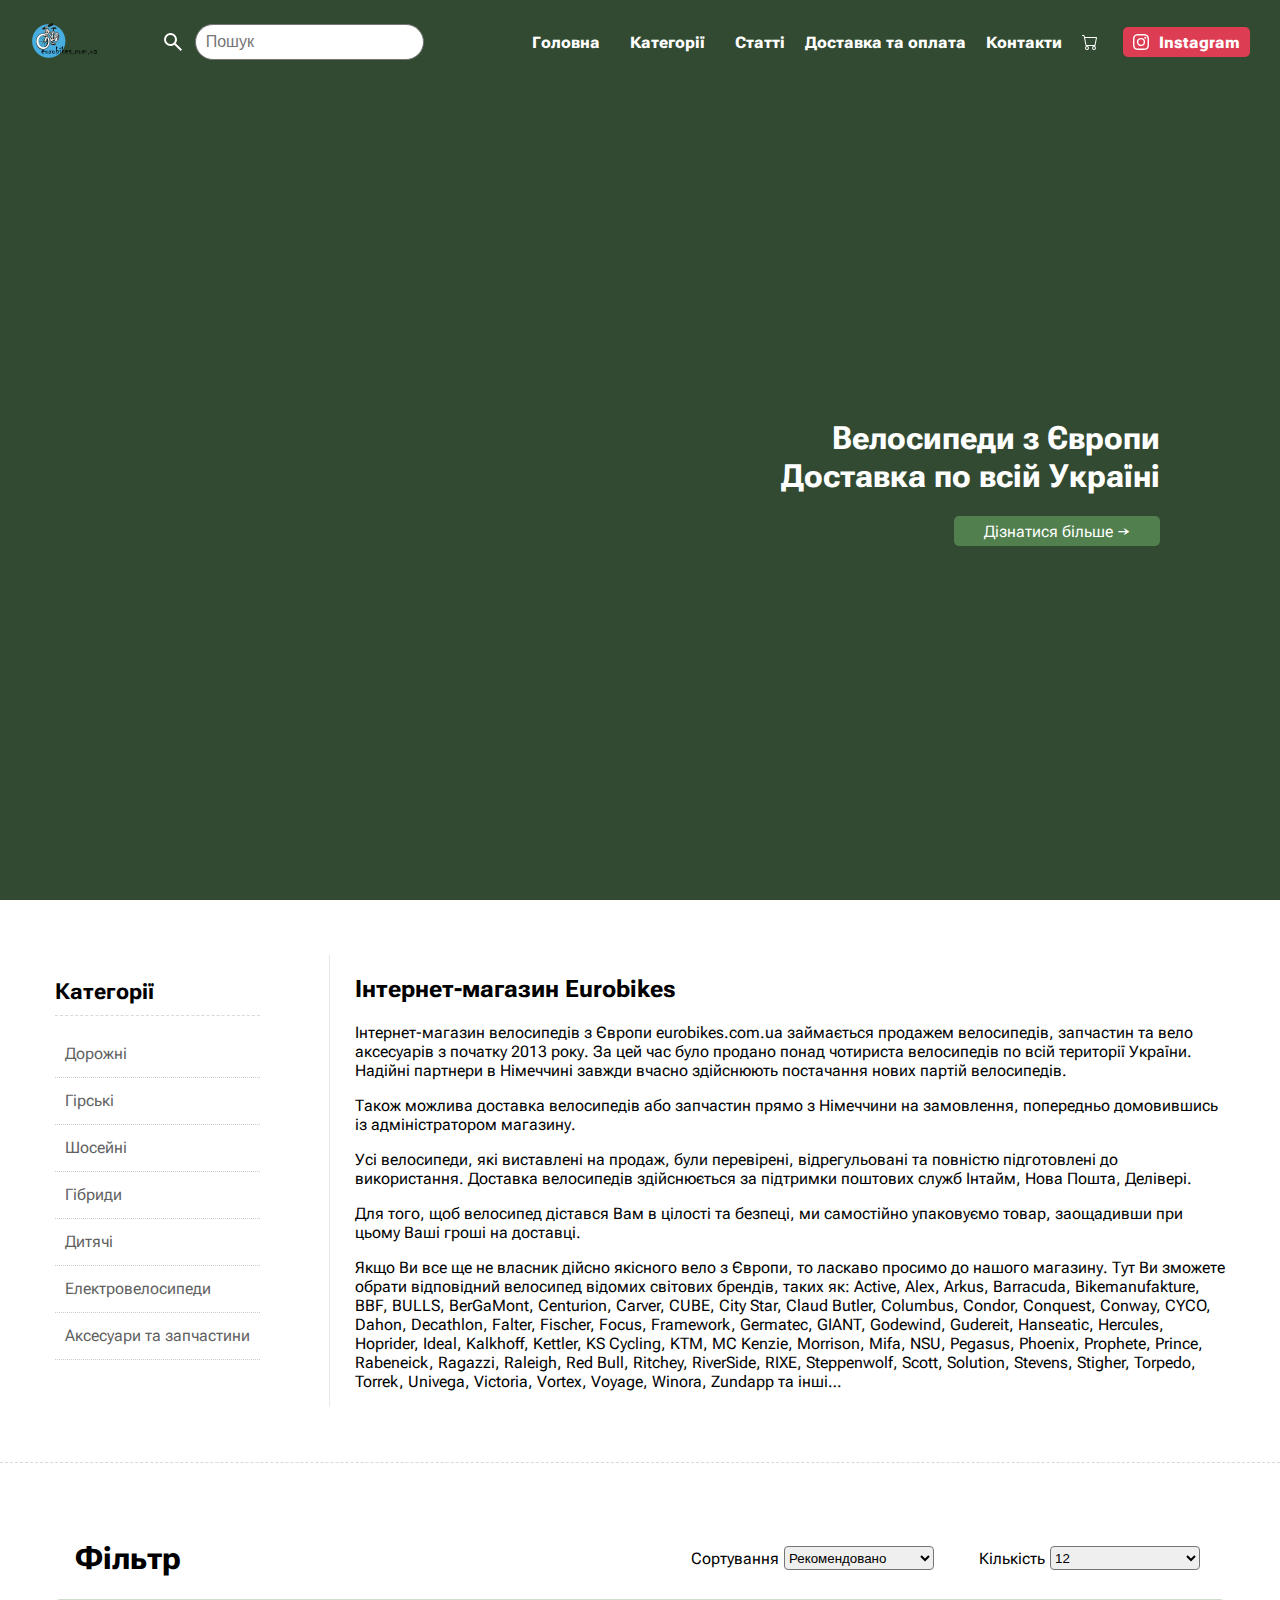
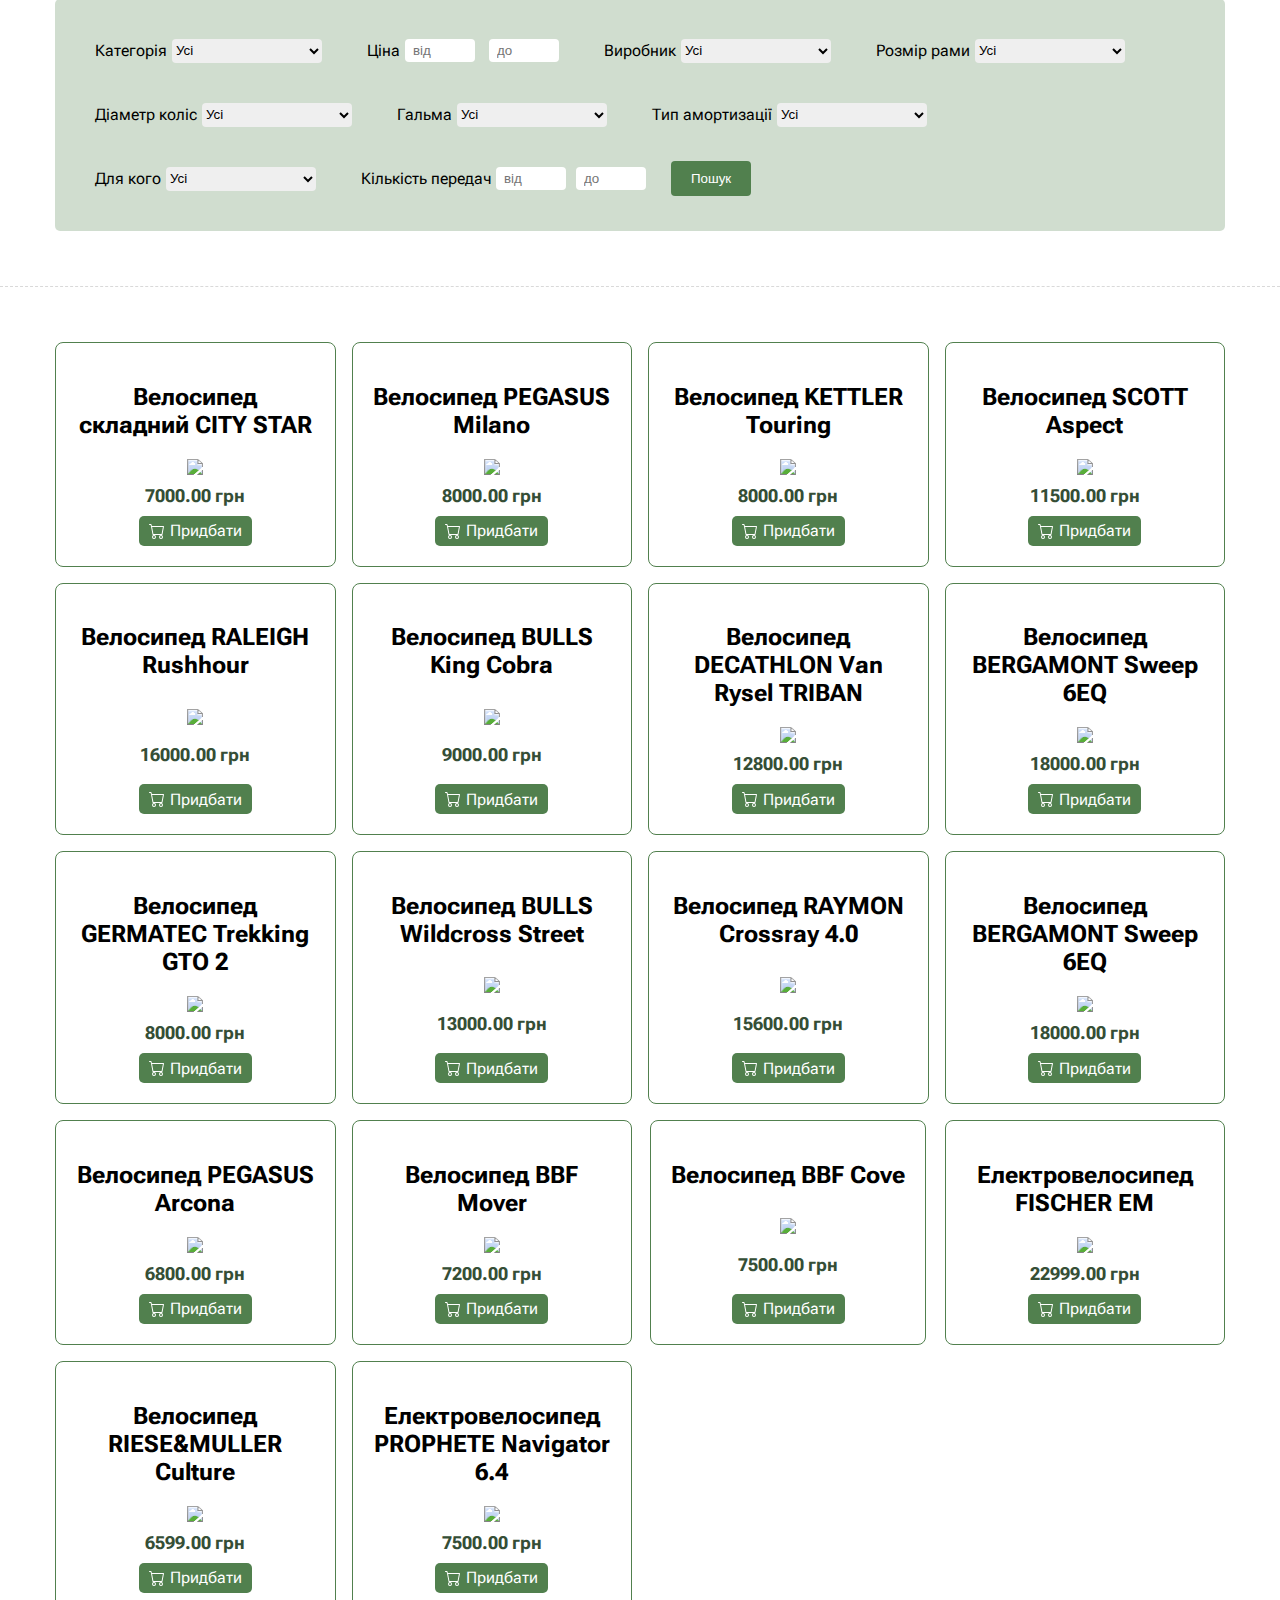
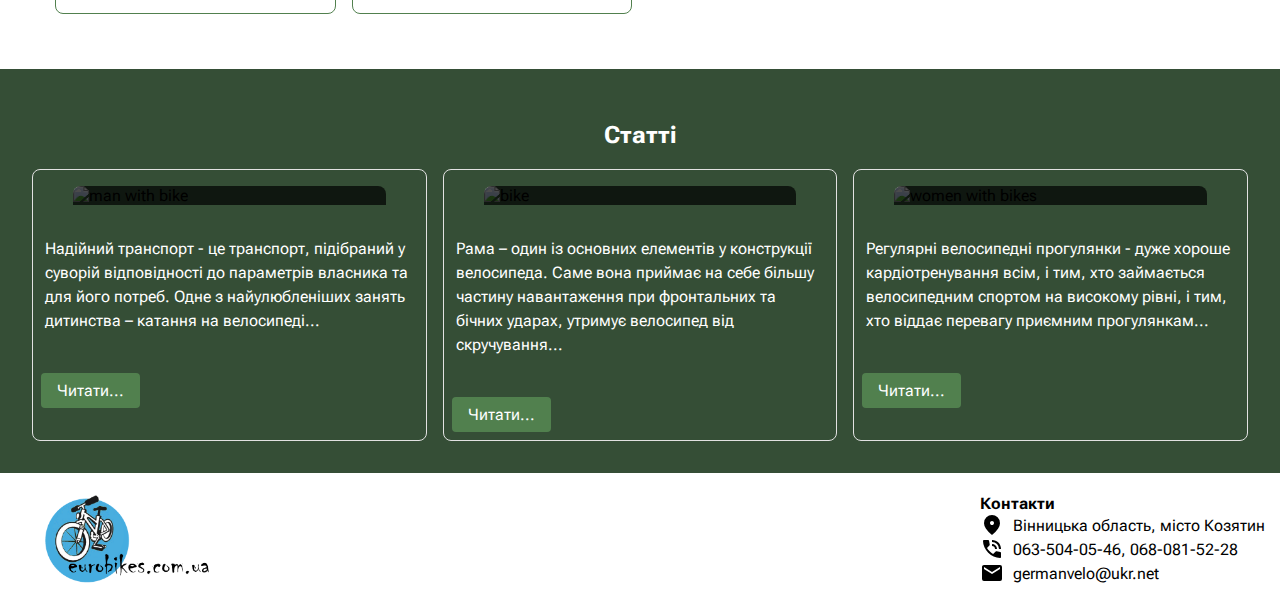
==== commit b4621f1c: "filter 2.0" ====
--- a/index.html
+++ b/index.html
@@ -395,22 +395,26 @@
                     </div>
                     <div>
                         <label for="">Кількість передач</label>
-                            <!-- <input type="number" placeholder="від">
-                            <input type="number" placeholder="до"> -->
-                            <select name="" id="">
-                                <option value="0"></option>
-                                <option value="1">3</option>
-                                <option value="2">7</option>
-                                <option value="3">21</option>
-                                <option value="4">28</option>
-                            </select>
-                            <select name="" id="">
-                                <option value="0"></option>
-                                <option value="1">3</option>
-                                <option value="2">7</option>
-                                <option value="3">21</option>
-                                <option value="4">28</option>
-                            </select>
+                        <div class="input-group">
+                            <input type="number" placeholder="від">
+                            <input type="number" placeholder="до">
+                        </div>
+                            <!-- <div>
+                                <select name="" id="">
+                                    <option value="0"></option>
+                                    <option value="1">3</option>
+                                    <option value="2">7</option>
+                                    <option value="3">21</option>
+                                    <option value="4">28</option>
+                                </select>
+                                <select name="" id="">
+                                    <option value="0"></option>
+                                    <option value="1">3</option>
+                                    <option value="2">7</option>
+                                    <option value="3">21</option>
+                                    <option value="4">28</option>
+                                </select>
+                            </div> -->
                     </div>
                     <button id="submit-btn" class="form-submit-button" type="submit">Пошук</button>
                 </div>
--- a/style.css
+++ b/style.css
@@ -408,7 +408,7 @@
   padding: 2rem;
 }
 
-.page-header2 {
+.page-header2, .input-group{
   display: flex;
   align-items: center;
   justify-content: center;
@@ -1053,6 +1053,7 @@
 
   .row-info {
     padding: 10px;
+    box-sizing: border-box;
   }
 
   .middle-info {
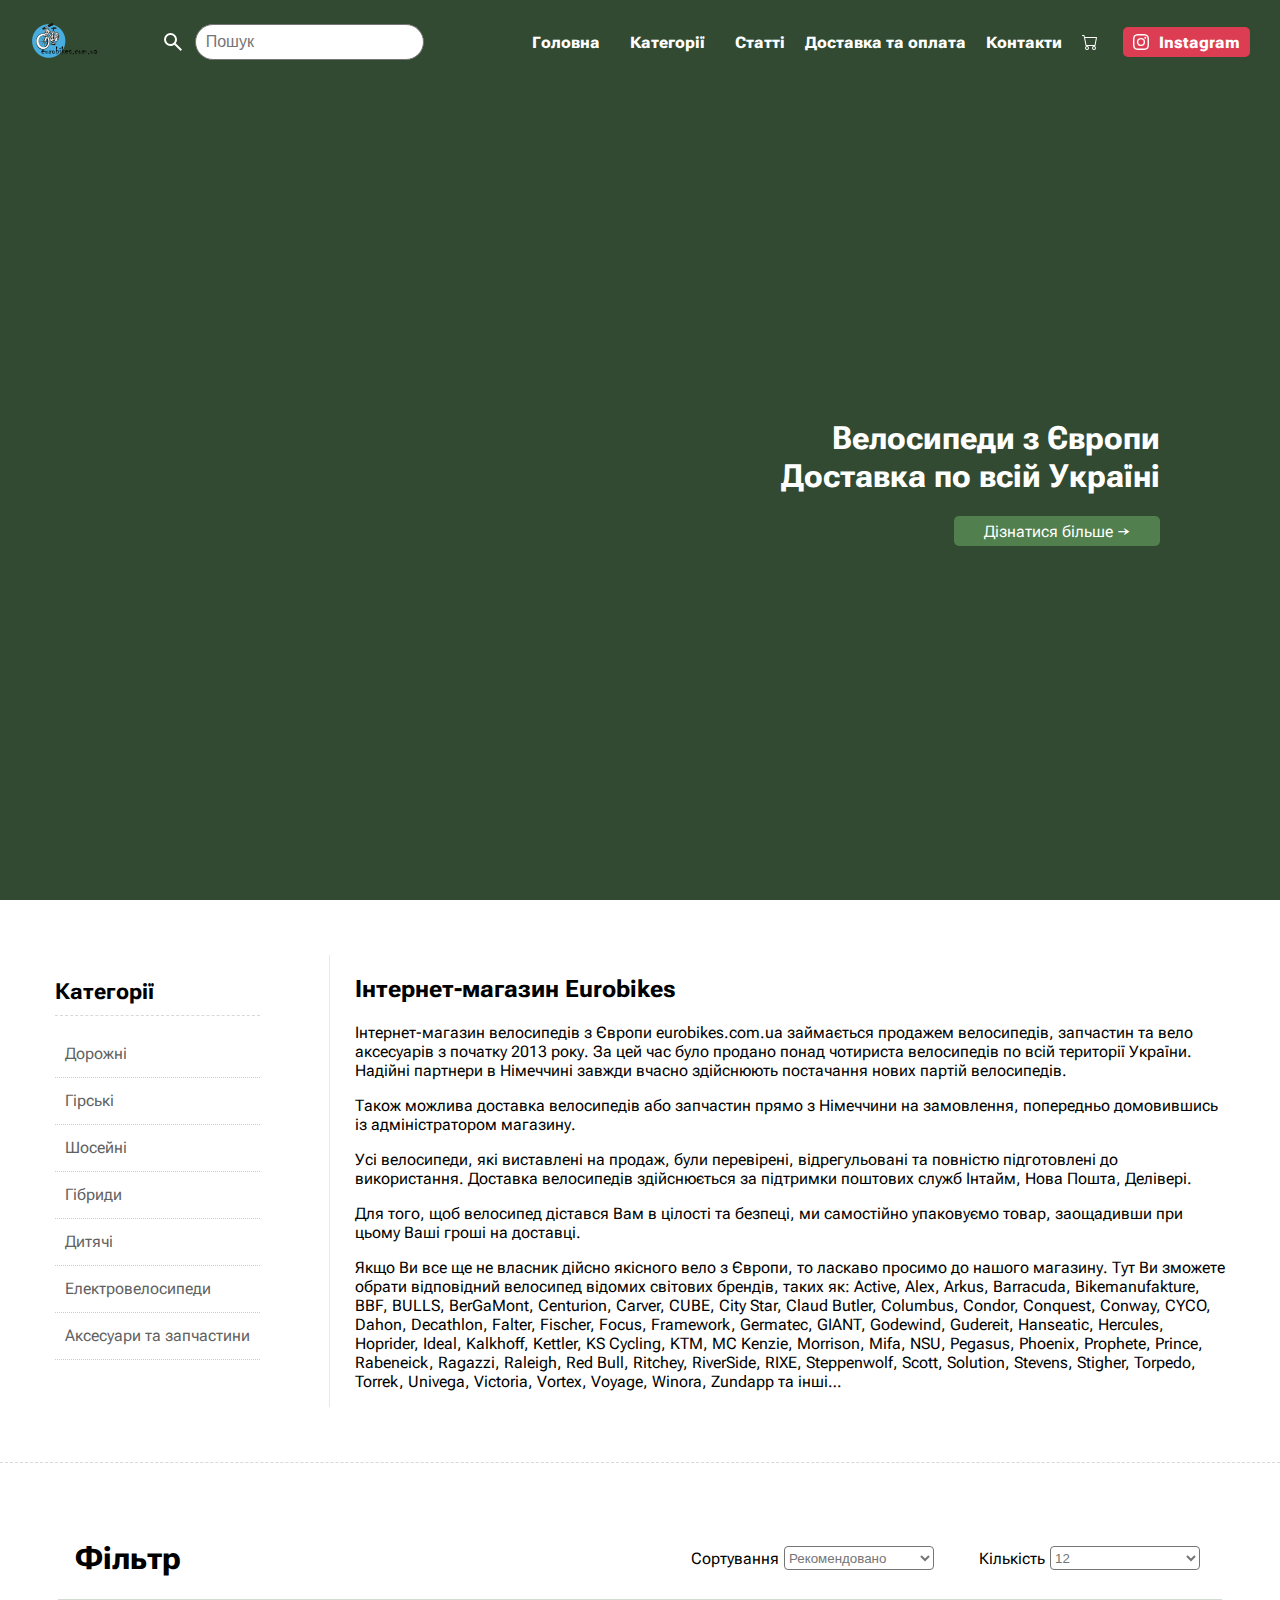
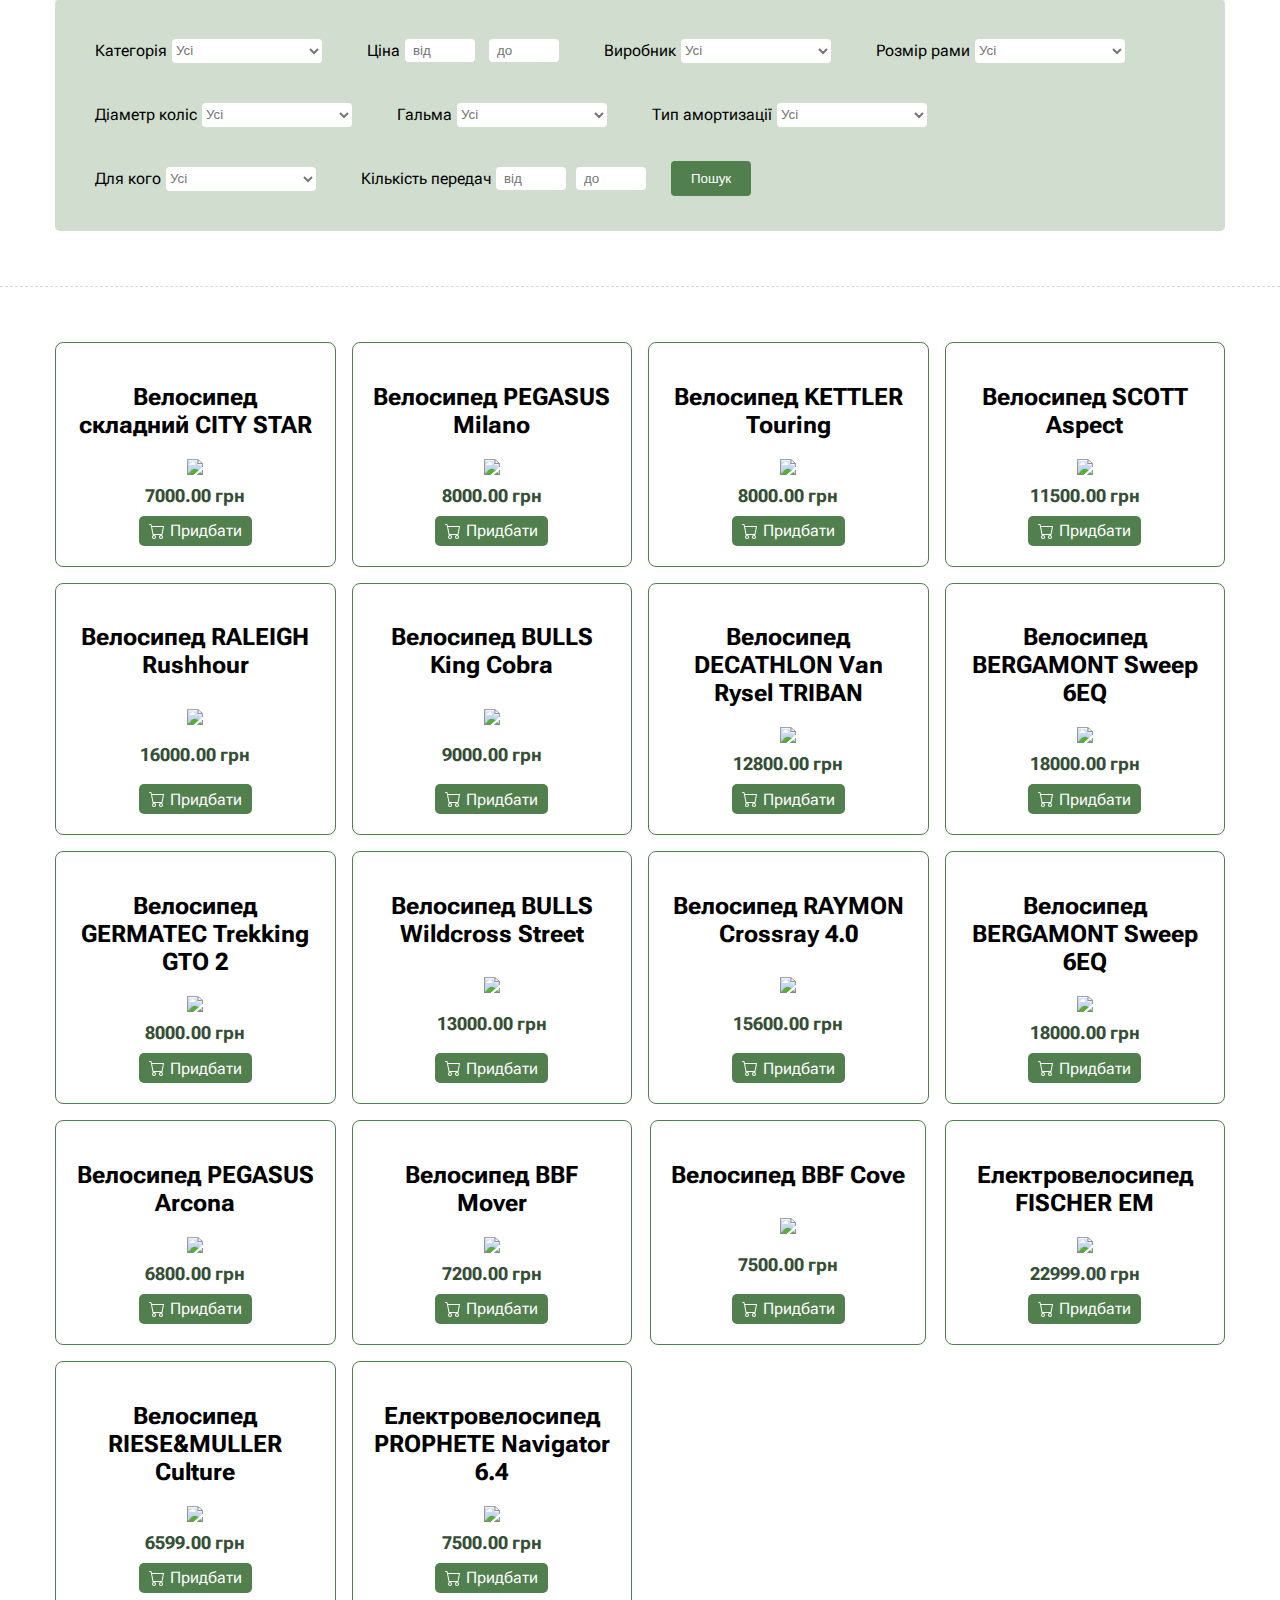
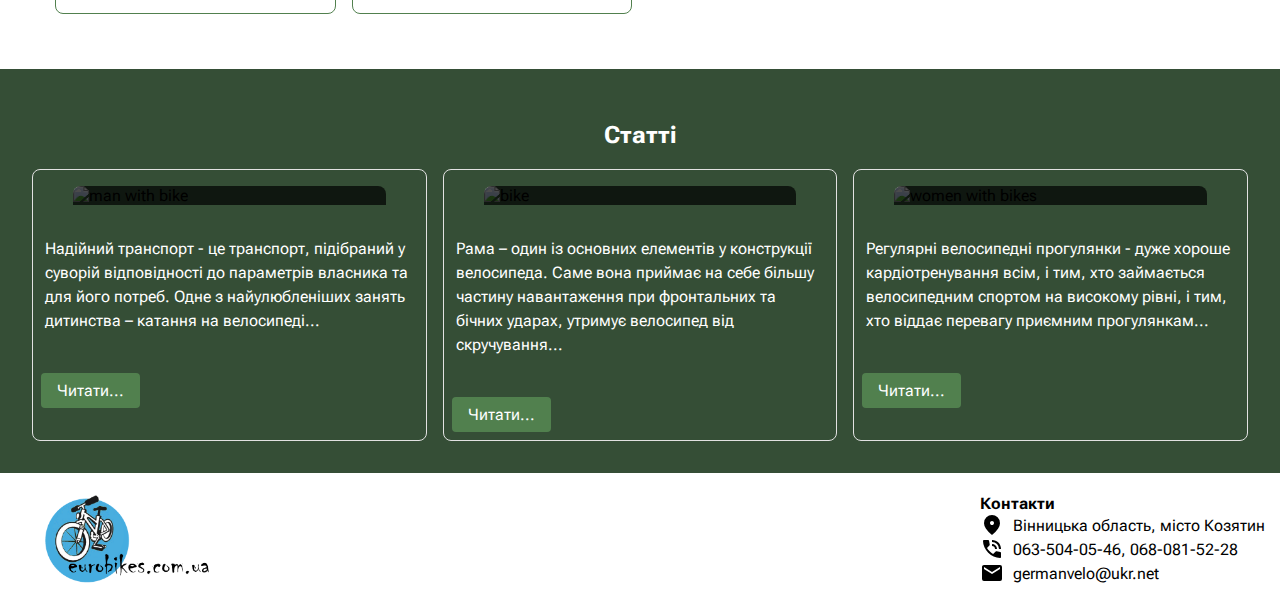
==== commit 3b61d72f: "filter&&sorting" ====
--- a/index.html
+++ b/index.html
@@ -204,7 +204,7 @@
                     <div class="filter sorting">
                         <div>
                             <label for="">Сортування</label>
-                            <select name="" id="">
+                            <select name="" id="sorting" onchange="sortItems()">
                                 <option value="0">Рекомендовано</option>
                                 <option value="1">Найновіші</option>
                                 <option value="2">Найдешевші</option>
@@ -238,8 +238,8 @@
                     <div>
                         <label for="price">Ціна</label>
                         <div>
-                            <input type="number" placeholder="від">
-                            <input type="number" placeholder="до">
+                            <input type="number" placeholder="від" id="minPrice">
+                            <input type="number" placeholder="до" id="maxPrice">
                         </div>
                     </div>
                     <div>
@@ -334,7 +334,7 @@
                     </div>
                     <div>
                         <label for="frame-size">Розмір рами</label>
-                        <select name="" id="">
+                        <select name="" id="frame-size">
                             <option value="0">Усі</option>
                             <option value="1">XS(13-14)</option>
                             <option value="2">S(15-16)</option>
@@ -416,7 +416,7 @@
                                 </select>
                             </div> -->
                     </div>
-                    <button id="submit-btn" class="form-submit-button" type="submit">Пошук</button>
+                    <button id="submit-btn" class="form-submit-button" type="submit" onclick="">Пошук</button>
                 </div>
             </div>
         </section>
--- a/style.css
+++ b/style.css
@@ -1,3 +1,7 @@
+/* html {
+  scroll-behavior: smooth;
+} */
+
 body {
   margin: 0px;
   font-family: "Roboto Flex", sans-serif;
@@ -19,13 +23,17 @@
   display: block;
 }
 
+option {
+  background-color: white;
+}
+
 form {
   display: block;
   margin-top: 0em;
 }
 
 .header {
-  height: calc(100vh - 40px);
+  height: calc(100dvh - 40px);
   background-size: cover;
   background-position: 50%;
   background-repeat: no-repeat;
@@ -390,6 +398,8 @@
   width: 150px;
   height: 24px;
   outline: none;
+  background-color: white;
+  color: #757575;
 }
 
 .filter>div>div>input {
@@ -398,6 +408,8 @@
   outline: none;
   padding: 4px 8px;
   width: 54px;
+  background-color: white;
+  color: #757575;
 }
 
 .no-border>div>div>input, .no-border>div>select {
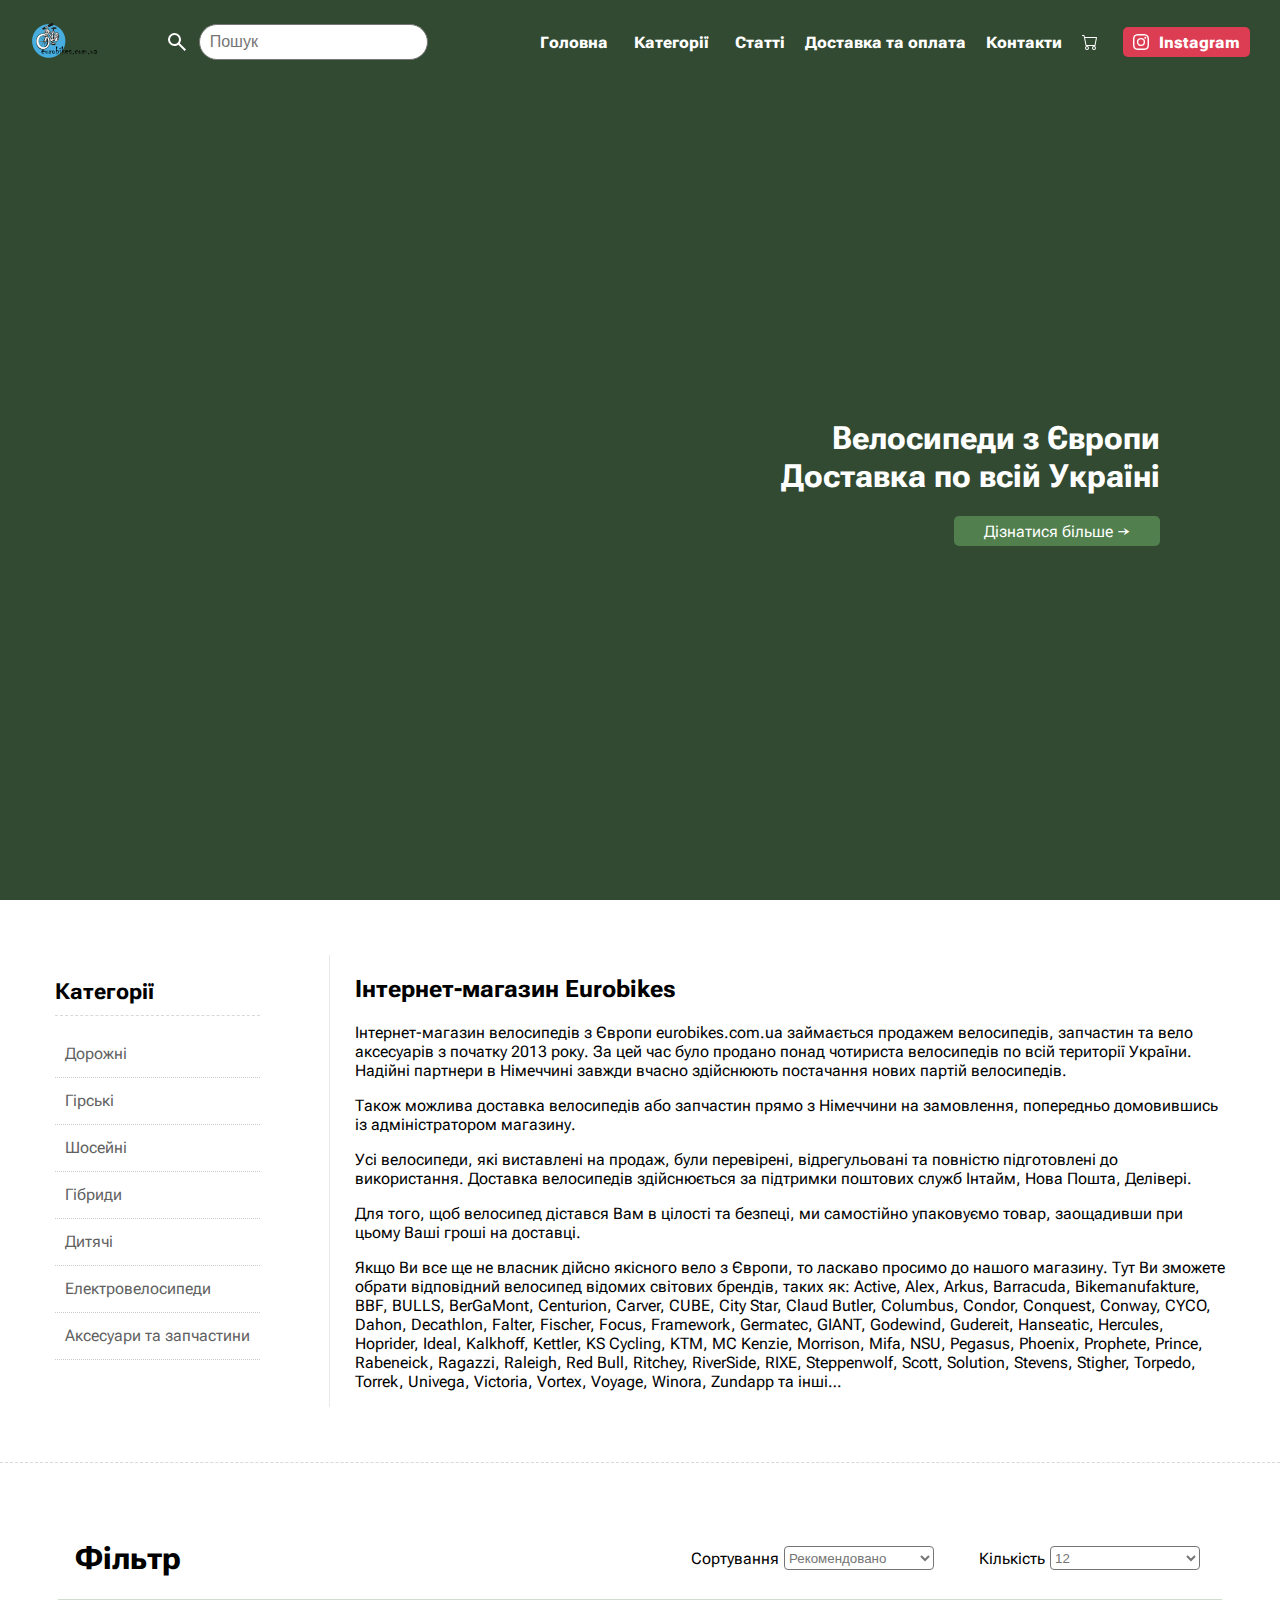
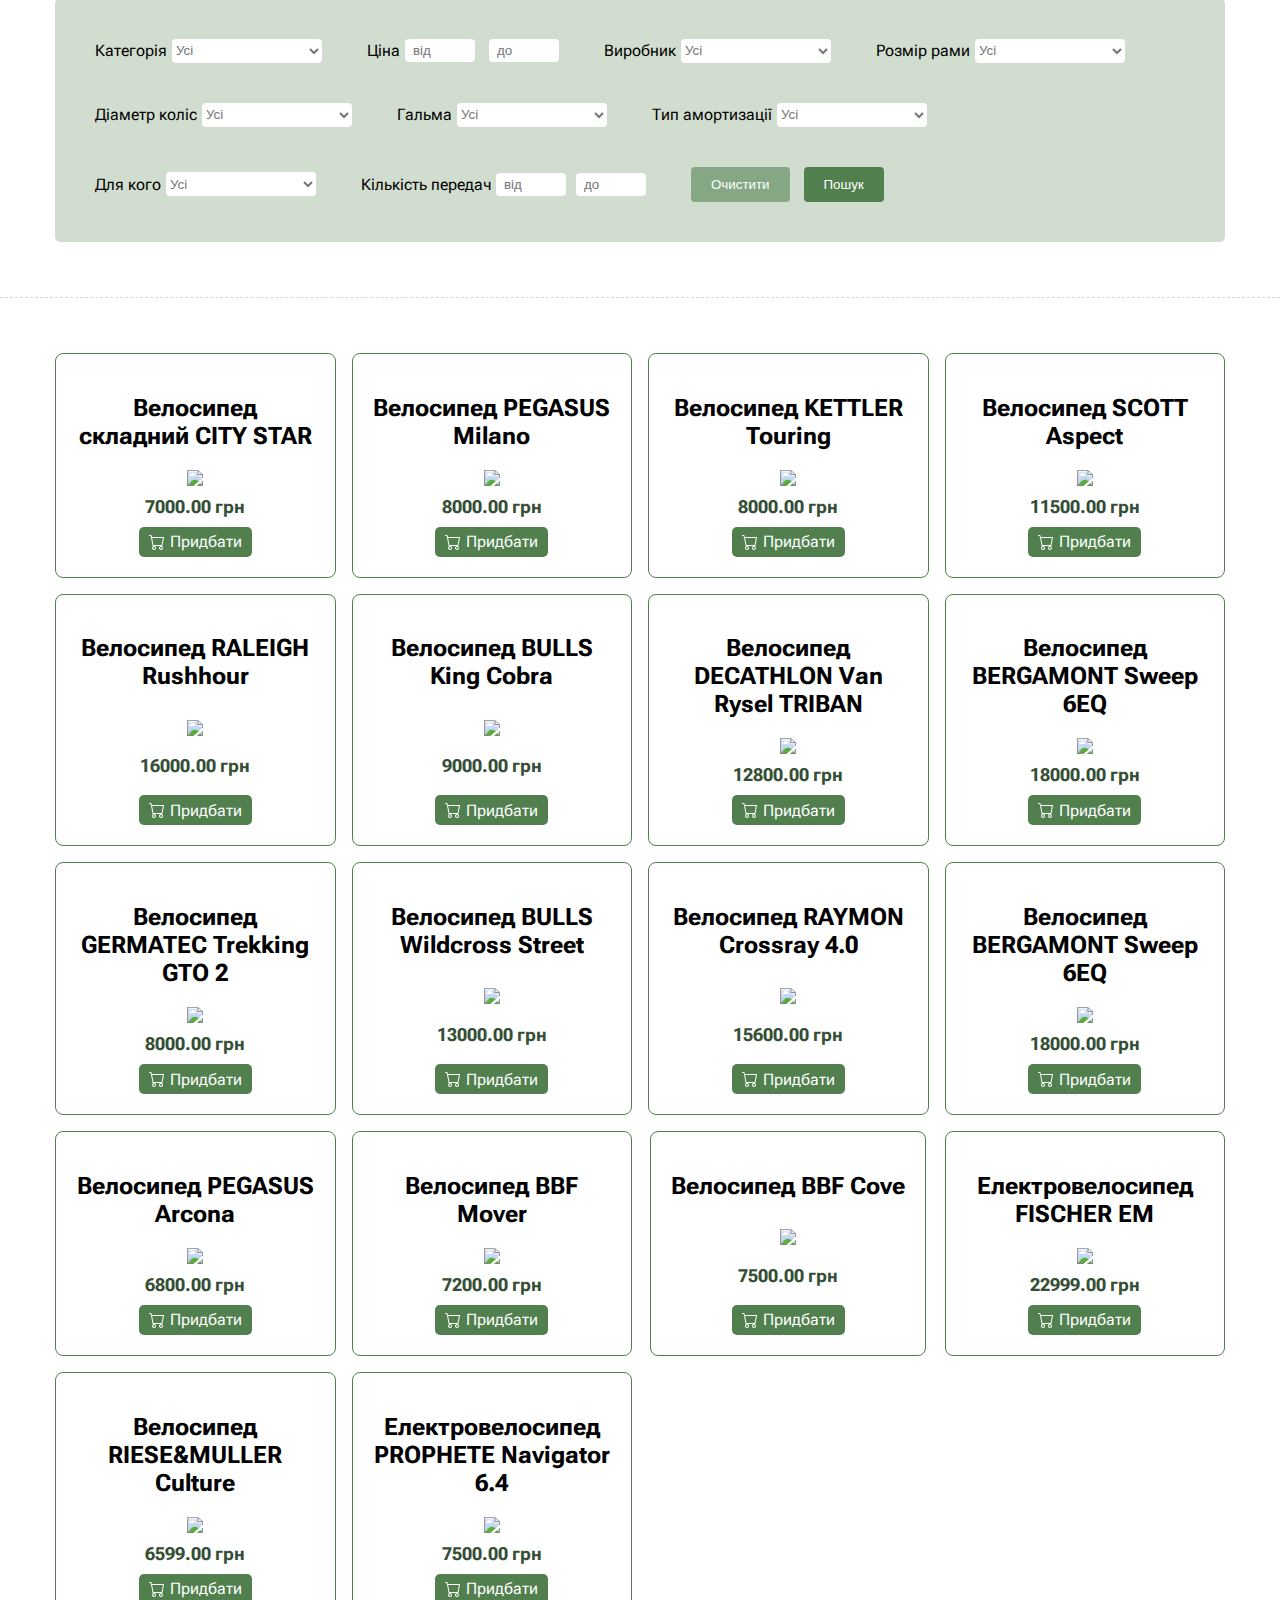
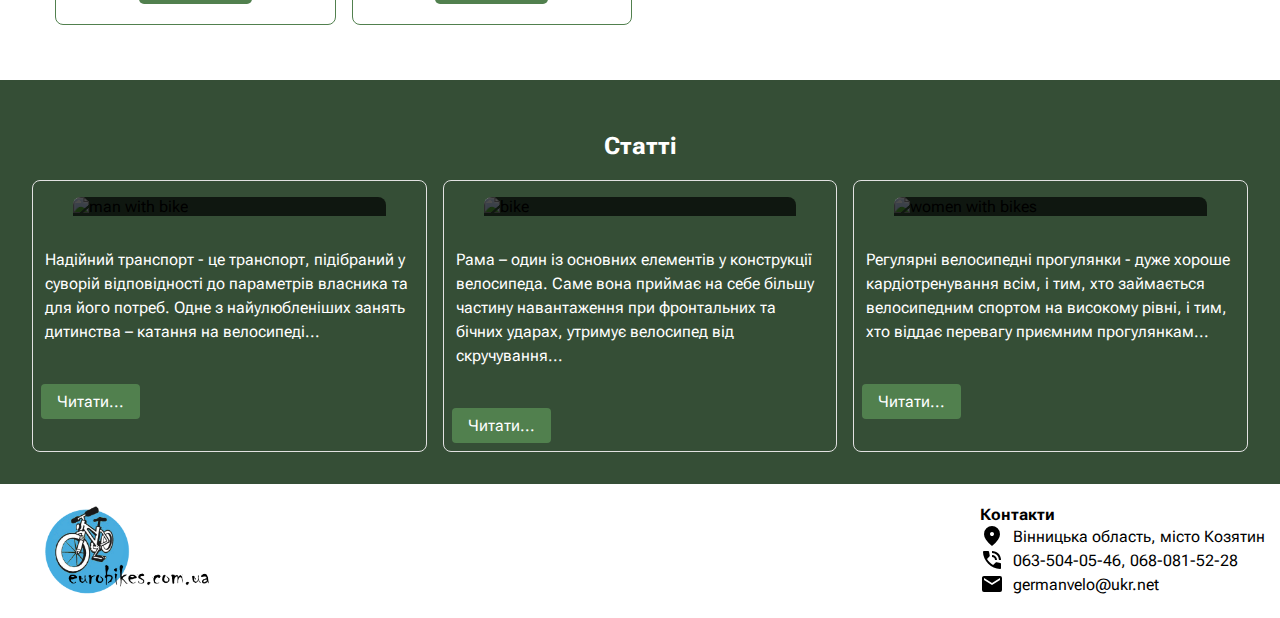
==== commit 83b8e4a0: "search" ====
--- a/index.html
+++ b/index.html
@@ -24,13 +24,13 @@
                             <i class="fa fa-caret-down"></i>
                         </button>
                         <div class="dropdown-content">
-                            <a href="#">Дорожні</a>
-                            <a href="#">Гірські</a>
-                            <a href="#">Шосейні</a>
-                            <a href="#">Електровелосипеди</a>
-                            <a href="#">Гібриди</a>
-                            <a href="#">Дитячі</a>
-                            <a href="#">Аксесуари та запчастини</a>
+                            <a href="#products-container" onclick="autoSelectCategory(1, event)">Дорожні</a>
+                            <a href="#products-container" onclick="autoSelectCategory(2, event)">Гірські</a>
+                            <a href="#products-container" onclick="autoSelectCategory(3, event)">Шосейні</a>
+                            <a href="#products-container" onclick="autoSelectCategory(4, event)">Електровелосипеди</a>
+                            <a href="#products-container" onclick="autoSelectCategory(5, event)">Гібриди</a>
+                            <a href="#products-container" onclick="autoSelectCategory(6, event)">Дитячі</a>
+                            <a href="#products-container" onclick="autoSelectCategory(7, event)">Аксесуари та запчастини</a>
                         </div>
                     </div>
                 </li>
@@ -88,13 +88,13 @@
                             <i class="fa fa-caret-down"></i>
                         </button>
                         <div class="dropdown-content">
-                            <a href="#">Дорожні</a>
-                            <a href="#">Гірські</a>
-                            <a href="#">Шосейні</a>
-                            <a href="#">Електровелосипеди</a>
-                            <a href="#">Гібриди</a>
-                            <a href="#">Дитячі</a>
-                            <a href="#">Аксесуари та запчастини</a>
+                            <a href="#products-container" onclick="autoSelectCategory(1, event)">Дорожні</a>
+                            <a href="#products-container" onclick="autoSelectCategory(2, event)">Гірські</a>
+                            <a href="#products-container" onclick="autoSelectCategory(3, event)">Шосейні</a>
+                            <a href="#products-container" onclick="autoSelectCategory(4, event)">Електровелосипеди</a>
+                            <a href="#products-container" onclick="autoSelectCategory(5, event)">Гібриди</a>
+                            <a href="#products-container" onclick="autoSelectCategory(6, event)">Дитячі</a>
+                            <a href="#products-container" onclick="autoSelectCategory(7, event)">Аксесуари та запчастини</a>
                         </div>
                     </div>
                 </li>
@@ -155,38 +155,38 @@
                         <span>Категорії</span>
                     </h3>
                     <div class="sidebar-content">
-                        <div class="shop-menu">
-                            <a href="">
+                        <div class="shop-menu" onclick="autoSelectCategory(1, event)">
+                            <a href="#products-container">
                                 Дорожні
                             </a>
                         </div>
-                        <div class="shop-menu">
-                            <a href="">
+                        <div class="shop-menu" onclick="autoSelectCategory(2, event)">
+                            <a href="#products-container">
                                 Гірські
                             </a>
                         </div>
-                        <div class="shop-menu">
-                            <a href="">
+                        <div class="shop-menu" onclick="autoSelectCategory(3, event)">
+                            <a href="#products-container">
                                 Шосейні
                             </a>
                         </div>
-                        <div class="shop-menu">
-                            <a href="">
+                        <div class="shop-menu" onclick="autoSelectCategory(4, event)">
+                            <a href="#products-container">
                                 Гібриди
                             </a>
                         </div>
-                        <div class="shop-menu">
-                            <a href="">
+                        <div class="shop-menu" onclick="autoSelectCategory(5, event)">
+                            <a href="#products-container">
                                 Дитячі
                             </a>
                         </div>
-                        <div class="shop-menu">
-                            <a href="">
+                        <div class="shop-menu" onclick="autoSelectCategory(6, event)">
+                            <a href="#products-container">
                                 Електровелосипеди
                             </a>
                         </div>
-                        <div class="shop-menu">
-                            <a href="">
+                        <div class="shop-menu" onclick="autoSelectCategory(7, event)">
+                            <a href="#products-container">
                                 Аксесуари та запчастини
                             </a>
                         </div>
@@ -196,7 +196,7 @@
         </section>
     </div>
 
-    <div class="filter-container">
+    <div id="filter" class="filter-container">
         <section id="content" class="dashed-border-bottom">
             <div class="row-info">
                 <div class="sorting">
@@ -204,7 +204,7 @@
                     <div class="filter sorting">
                         <div>
                             <label for="">Сортування</label>
-                            <select name="" id="sorting" onchange="sortItems()">
+                            <select name="" id="sorting">
                                 <option value="0">Рекомендовано</option>
                                 <option value="1">Найновіші</option>
                                 <option value="2">Найдешевші</option>
@@ -416,13 +416,16 @@
                                 </select>
                             </div> -->
                     </div>
-                    <button id="submit-btn" class="form-submit-button" type="submit" onclick="">Пошук</button>
+                    <div class="">
+                        <button id="clear-btn" class="form-submit-button" type="submit">Очистити</button>
+                        <button id="submit-btn" class="form-submit-button" type="submit">Пошук</button>
+                    </div>
                 </div>
             </div>
         </section>
     </div>
 
-    <div class="products-container">
+    <div id="products-container">
         <section id="content">
             <div class="row-fluid">
                 <div class="products-list"></div>
--- a/style.css
+++ b/style.css
@@ -33,7 +33,8 @@
 }
 
 .header {
-  height: calc(100dvh - 40px);
+  height: calc(100dvh - 40px); 
+  height: calc((var(--vh, 1vh) * 100) - 40px);
   background-size: cover;
   background-position: 50%;
   background-repeat: no-repeat;
@@ -158,6 +159,10 @@
   background-color: #c9233a;
 }
 
+.to-top .nav-links:last-of-type::after, .nav-links:last-of-type::after {
+  background-color: transparent;
+} 
+
 .nav-list {
   display: flex;
   align-items: center;
@@ -312,6 +317,11 @@
   margin: 0;
   color: #616161;
   transition: all 0.2s ease-out;
+}
+
+.sidebar-content a:hover {
+  background-color: #51804e45;
+  border-radius: 25px;
 }
 
 .shop-menu {
@@ -658,7 +668,6 @@
   border: none;
   outline: none;
   color: white;
-  padding: 0px 10px;
   background-color: inherit;
   font-family: inherit;
   font-weight: 800;
@@ -681,6 +690,7 @@
 }
 
 .dropdown-content a {
+  transition: all 0.3s ease;
   float: none;
   color: black;
   padding: 3px 10px;
@@ -690,7 +700,7 @@
 }
 
 .dropdown-content a:hover {
-  background-color: #ddd;
+  background-color: #51804e45;
 }
 
 .dropdown:hover .dropdown-content {
@@ -895,7 +905,7 @@
   margin-top: 20px;
 }
 
-#cancel-button {
+#cancel-button, #clear-btn {
   background-color: #51804e94;
   margin-right: 14px;
 }
@@ -967,6 +977,10 @@
   color: black;
 }
 
+.to-top .nav-links::after {
+  background-color: #2e452c;
+}
+
 .to-top .search-image, .to-top a, .to-top .dropbtn, .to-top .svg-lines {
   color: black;
 }
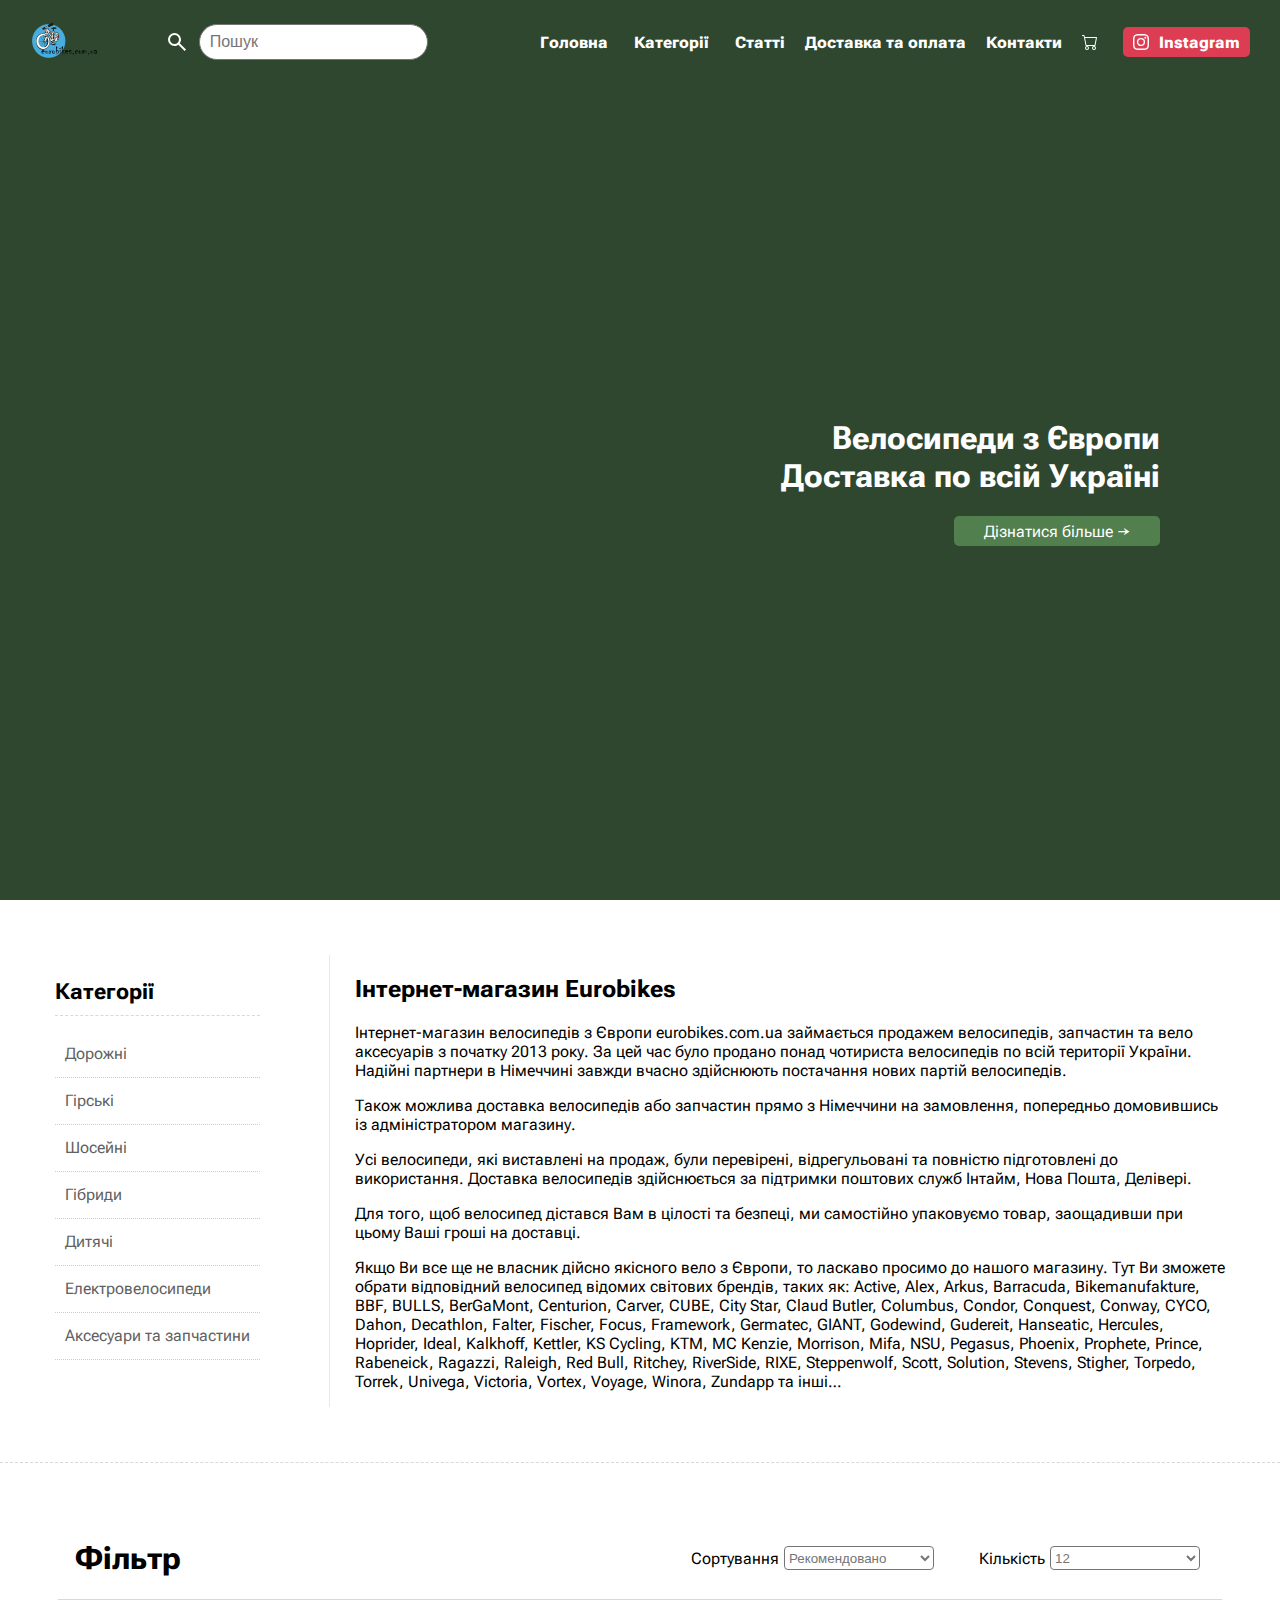
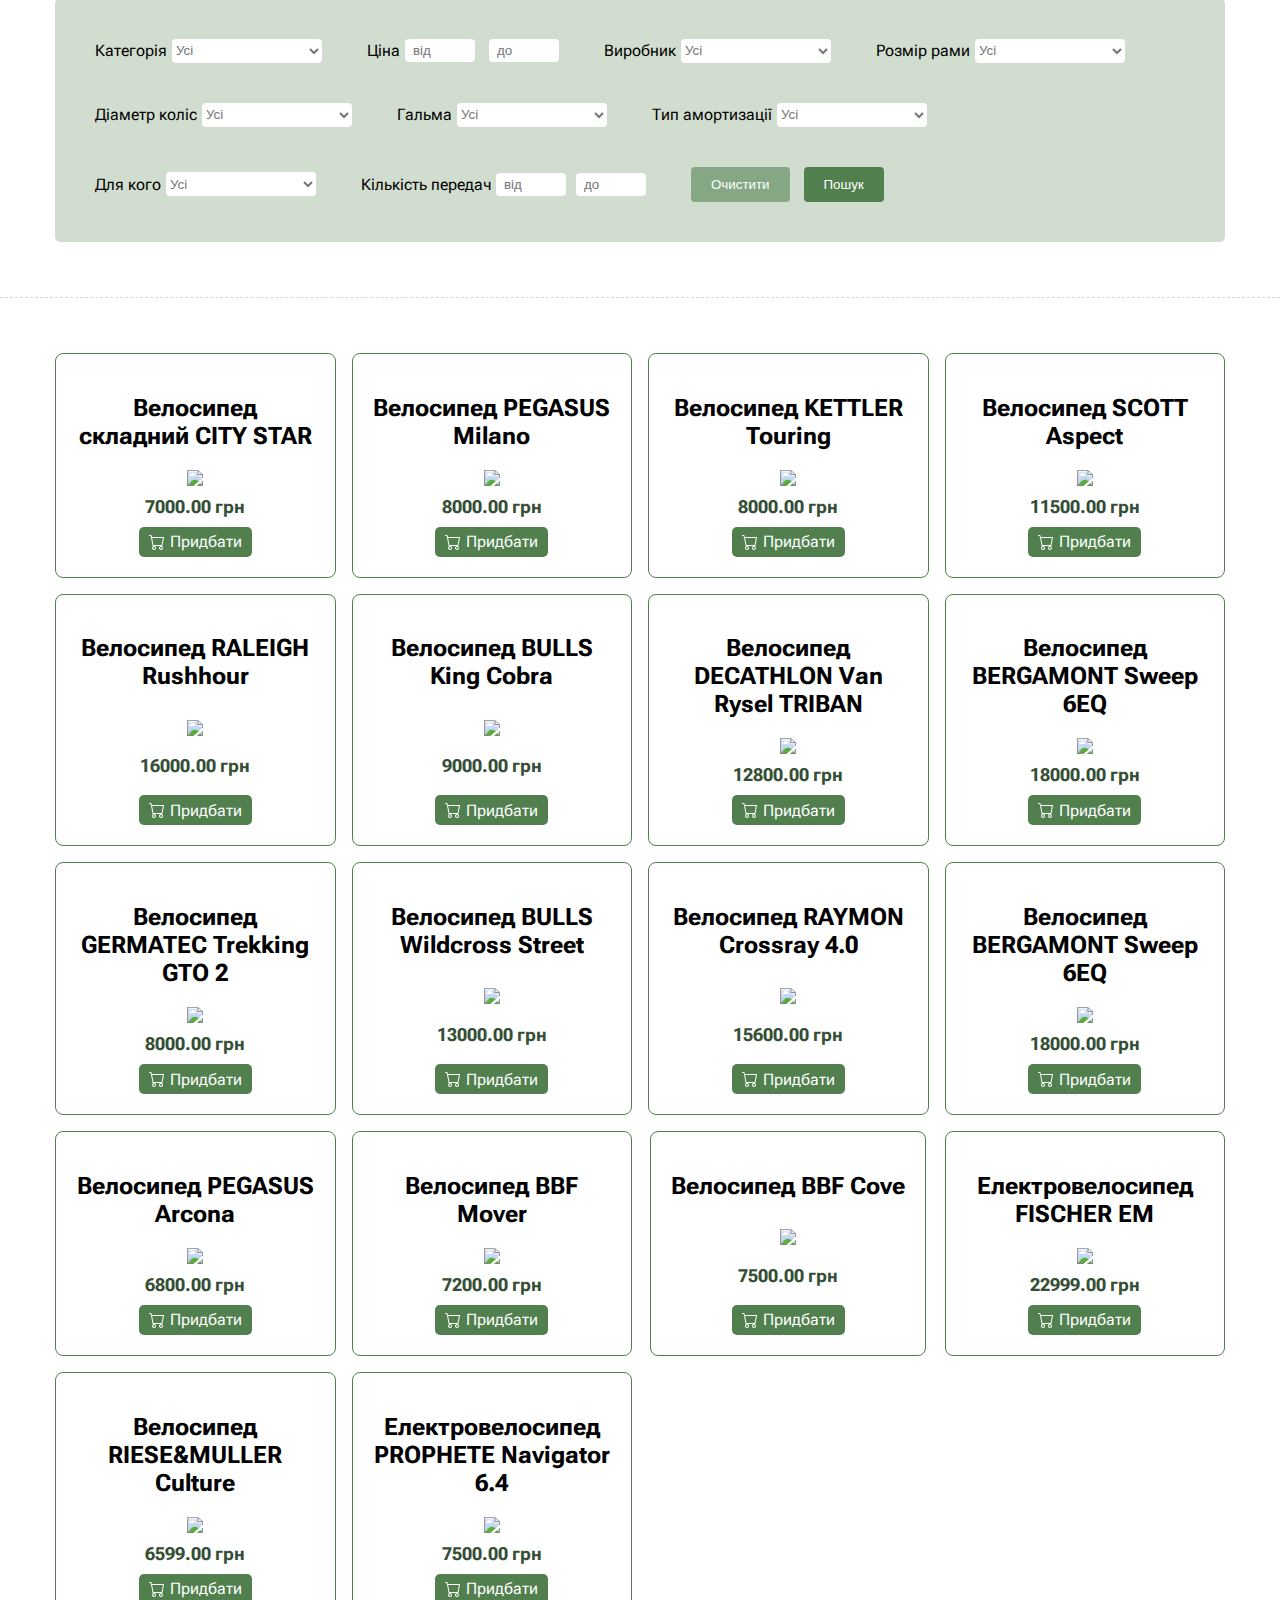
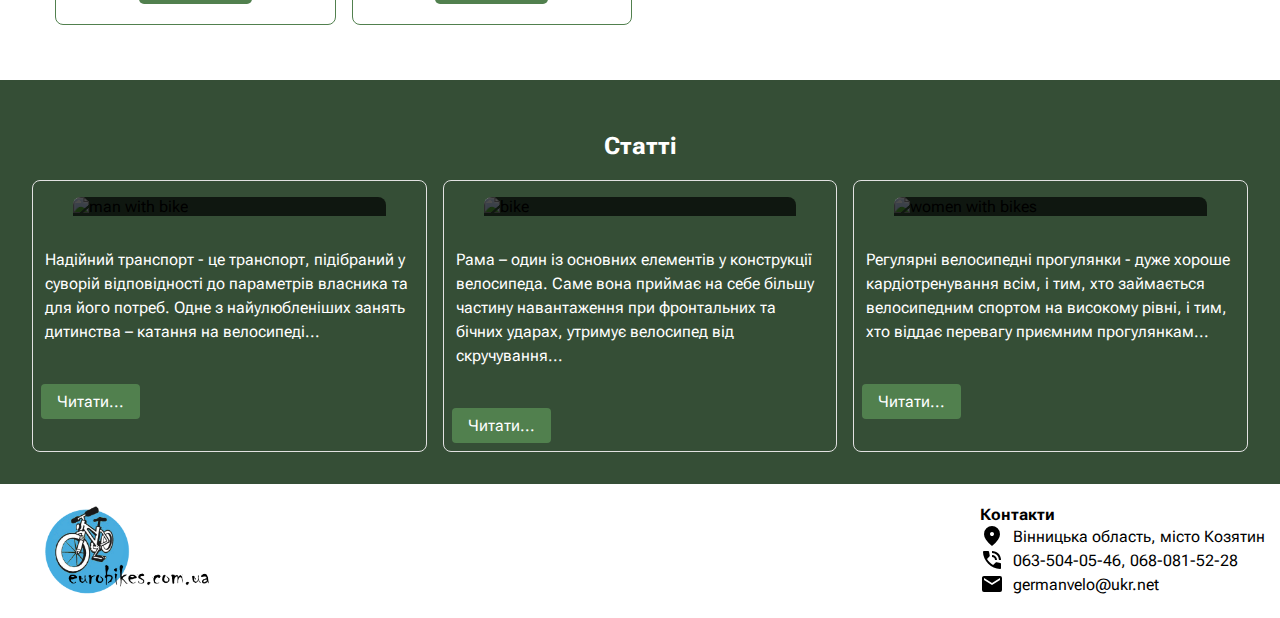
==== commit e28e46c9: "cart update" ====
--- a/index.html
+++ b/index.html
@@ -27,15 +27,15 @@
                             <a href="#products-container" onclick="autoSelectCategory(1, event)">Дорожні</a>
                             <a href="#products-container" onclick="autoSelectCategory(2, event)">Гірські</a>
                             <a href="#products-container" onclick="autoSelectCategory(3, event)">Шосейні</a>
-                            <a href="#products-container" onclick="autoSelectCategory(4, event)">Електровелосипеди</a>
-                            <a href="#products-container" onclick="autoSelectCategory(5, event)">Гібриди</a>
-                            <a href="#products-container" onclick="autoSelectCategory(6, event)">Дитячі</a>
+                            <a href="#products-container" onclick="autoSelectCategory(4, event)">Гібриди</a>
+                            <a href="#products-container" onclick="autoSelectCategory(5, event)">Дитячі</a>
+                            <a href="#products-container" onclick="autoSelectCategory(6, event)">Електровелосипеди</a>
                             <a href="#products-container" onclick="autoSelectCategory(7, event)">Аксесуари та запчастини</a>
                         </div>
                     </div>
                 </li>
                 <li class="nav-links">
-                    <a href="./eurobikes/articles.html">Статті</a>
+                    <a href="./eurobikes/how-to-choose-a-bike.html">Статті</a>
                 </li>
                 <li class="nav-links">
                     <a href="./eurobikes/delivery.html">Доставка та оплата</a>
@@ -91,15 +91,15 @@
                             <a href="#products-container" onclick="autoSelectCategory(1, event)">Дорожні</a>
                             <a href="#products-container" onclick="autoSelectCategory(2, event)">Гірські</a>
                             <a href="#products-container" onclick="autoSelectCategory(3, event)">Шосейні</a>
-                            <a href="#products-container" onclick="autoSelectCategory(4, event)">Електровелосипеди</a>
-                            <a href="#products-container" onclick="autoSelectCategory(5, event)">Гібриди</a>
-                            <a href="#products-container" onclick="autoSelectCategory(6, event)">Дитячі</a>
+                            <a href="#products-container" onclick="autoSelectCategory(4, event)">Гібриди</a>
+                            <a href="#products-container" onclick="autoSelectCategory(5, event)">Дитячі</a>
+                            <a href="#products-container" onclick="autoSelectCategory(6, event)">Електровелосипеди</a>
                             <a href="#products-container" onclick="autoSelectCategory(7, event)">Аксесуари та запчастини</a>
                         </div>
                     </div>
                 </li>
                 <li class="nav-links">
-                    <a href="./eurobikes/articles.html">Статті</a>
+                    <a href="./eurobikes/how-to-choose-a-bike.html">Статті</a>
                 </li>
                 <li class="nav-links">
                     <a href="./eurobikes/delivery.html">Доставка та оплата</a>
@@ -129,8 +129,8 @@
         </nav>
         <div class="welcome">
             <h1 class="welcome-txt">Велосипеди з Європи<br>Доставка по всій Україні</h1>
-            <div class="link">
-                <a href="#content">Дізнатися більше →</a>
+            <div id="read-more-header-button" class="link">
+                <a href="">Дізнатися більше →</a>
             </div>
         </div>
     </header>
@@ -446,17 +446,17 @@
                 <p>
                     Надійний транспорт - це транспорт, підібраний у суворій відповідності до параметрів власника та для його потреб. Одне з найулюбленіших занять дитинства – катання на велосипеді...
                 </p>
-                <a href="./eurobikes/articles.html">Читати...</a>
+                <a href="./eurobikes/how-to-choose-a-bike.html">Читати...</a>
             </li>
             <li>
                 <figure>
                 <img src="https://github.com/Aitishnitsa/eurobikes/blob/main/images/article2.jpg?raw=true" alt="bike">
-                <figcaption><h3>Велосипедні рами. Який матеріал краще?</h3></figcaption>
+                <figcaption><h3>Велосипедні рами</h3></figcaption>
                 </figure>
                 <p>
                     Рама – один із основних елементів у конструкції велосипеда. Саме вона приймає на себе більшу частину навантаження при фронтальних та бічних ударах, утримує велосипед від скручування...
                 </p>
-                <a href="./eurobikes/articles.html">Читати...</a>
+                <a href="./eurobikes/bike-frames.html">Читати...</a>
             </li>
             <li>
                 <figure>
@@ -466,7 +466,7 @@
                 <p>
                     Регулярні велосипедні прогулянки - дуже хороше кардіотренування всім, і тим, хто займається велосипедним спортом на високому рівні, і тим, хто віддає перевагу приємним прогулянкам...
                 </p>
-                <a href="./eurobikes/articles.html">Читати...</a>
+                <a href="./eurobikes/bikes-for-women.html">Читати...</a>
             </li>
         </ul>
     </section>
--- a/style.css
+++ b/style.css
@@ -47,7 +47,7 @@
   content: "";
   background: #2e452c;
   position: absolute;
-  opacity: 0.5;
+  opacity: 0.75;
   top: 0;
   left: 0;
   height: 100%;
@@ -64,7 +64,13 @@
 }
 
 .header-articles {
+  position: relative;
+  height: auto;
   background-image: url(https://cdn.shopify.com/s/files/1/0250/6460/3682/products/BirdBike3_2.jpg?v=1654549266);
+}
+
+.header-articles::after {
+  height: 100%;
 }
 
 .header-delivery {
@@ -319,7 +325,7 @@
   transition: all 0.2s ease-out;
 }
 
-.sidebar-content a:hover {
+.article-hover, .sidebar-content a:hover {
   background-color: #51804e45;
   border-radius: 25px;
 }
@@ -624,6 +630,7 @@
 
 .form-group-input {
   display: inline-block;
+  width: 100%;
 }
 
 .form-input {
@@ -636,7 +643,7 @@
 }
 
 textarea.form-input {
-  height: 117px;
+  height: 25vh;
   width: 100%;
 }
 
@@ -874,13 +881,17 @@
   padding: 10px 0px;
 }
 
-.cart-table>table {
+.cart-table>table, .cart-items>table {
   border: 1px solid #51804e;
   width: 100%;
 }
 
 .cart-table>table:last-of-type {
   border-top: none;
+}
+
+.cart-items>table>tr>td>img {
+  height: 10vh;
 }
 
 .table-element>td, .table-element>th {
@@ -985,6 +996,10 @@
   color: black;
 }
 
+.w100vh {
+  width: 100vh;
+}
+
 @media only screen and (max-width: 525px) {
   .breweries>ul {
     grid-template-columns: repeat(auto-fit, minmax(200px, 1fr));
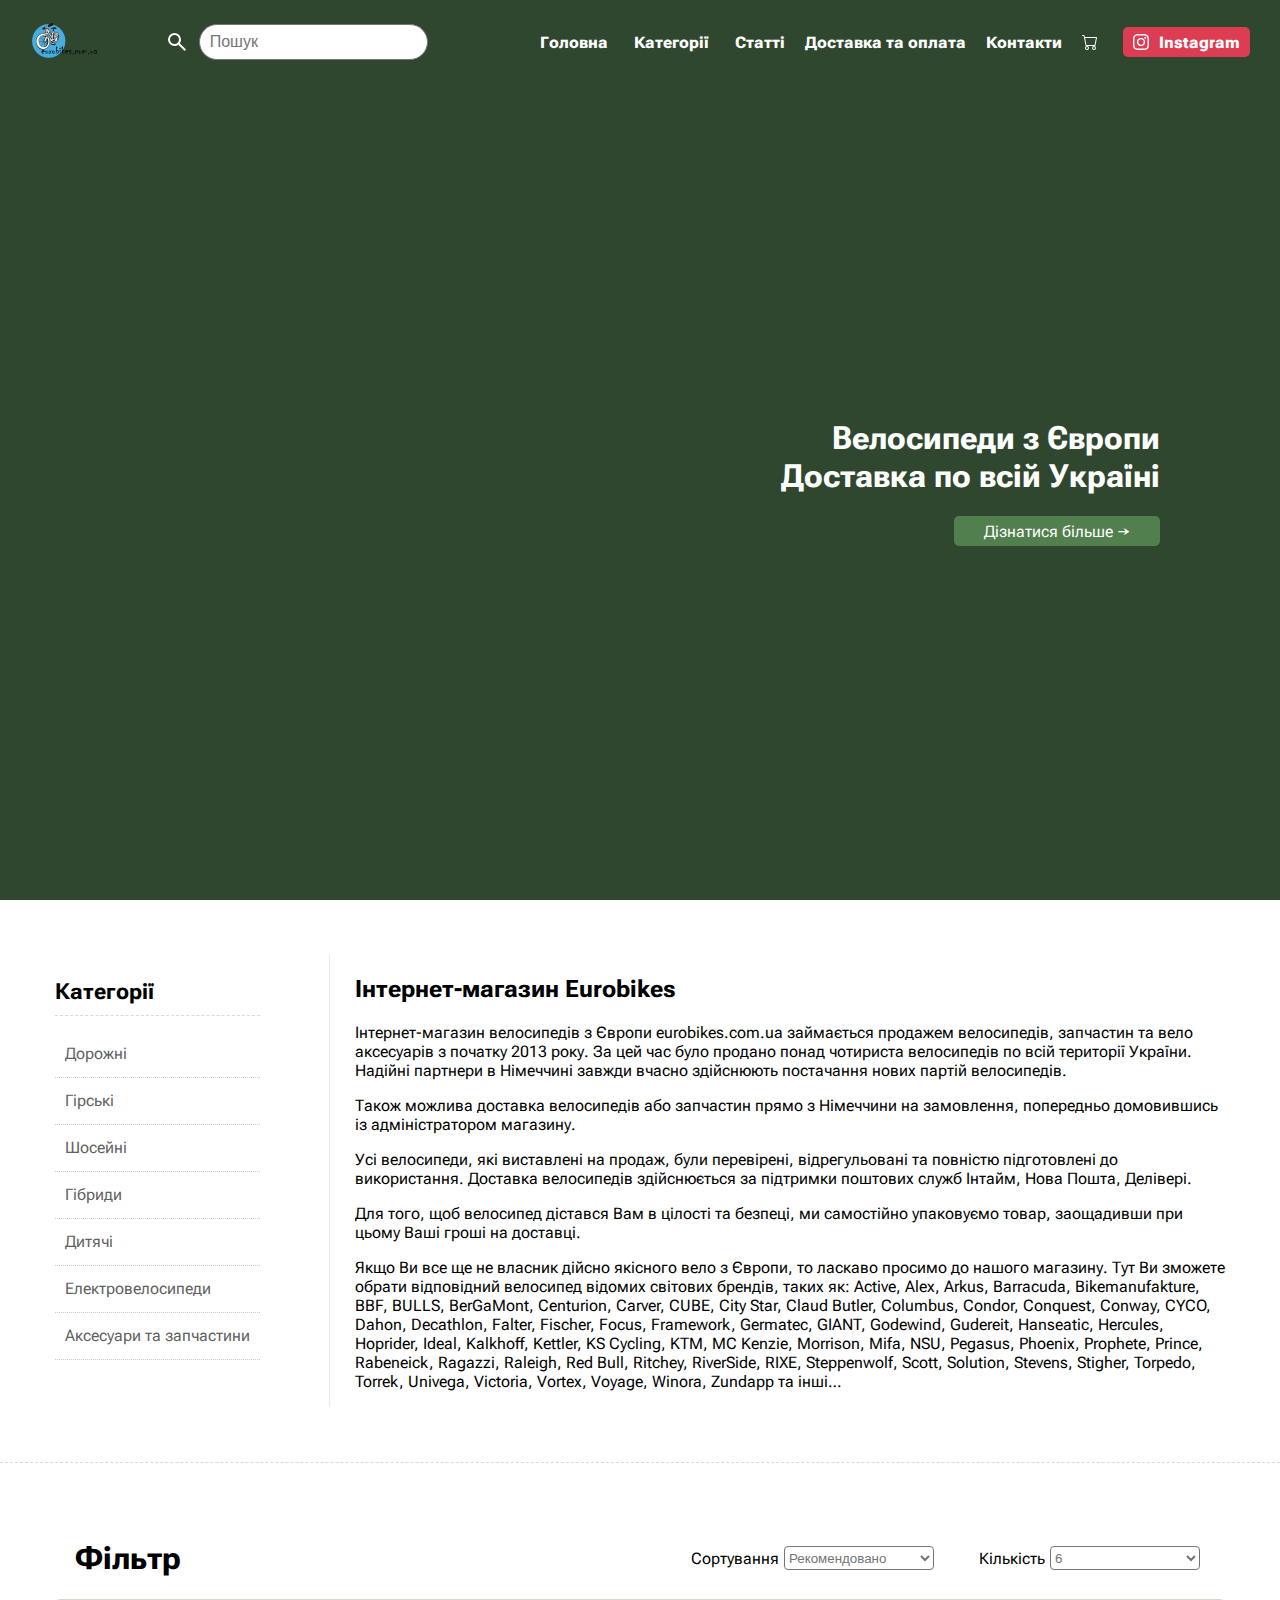
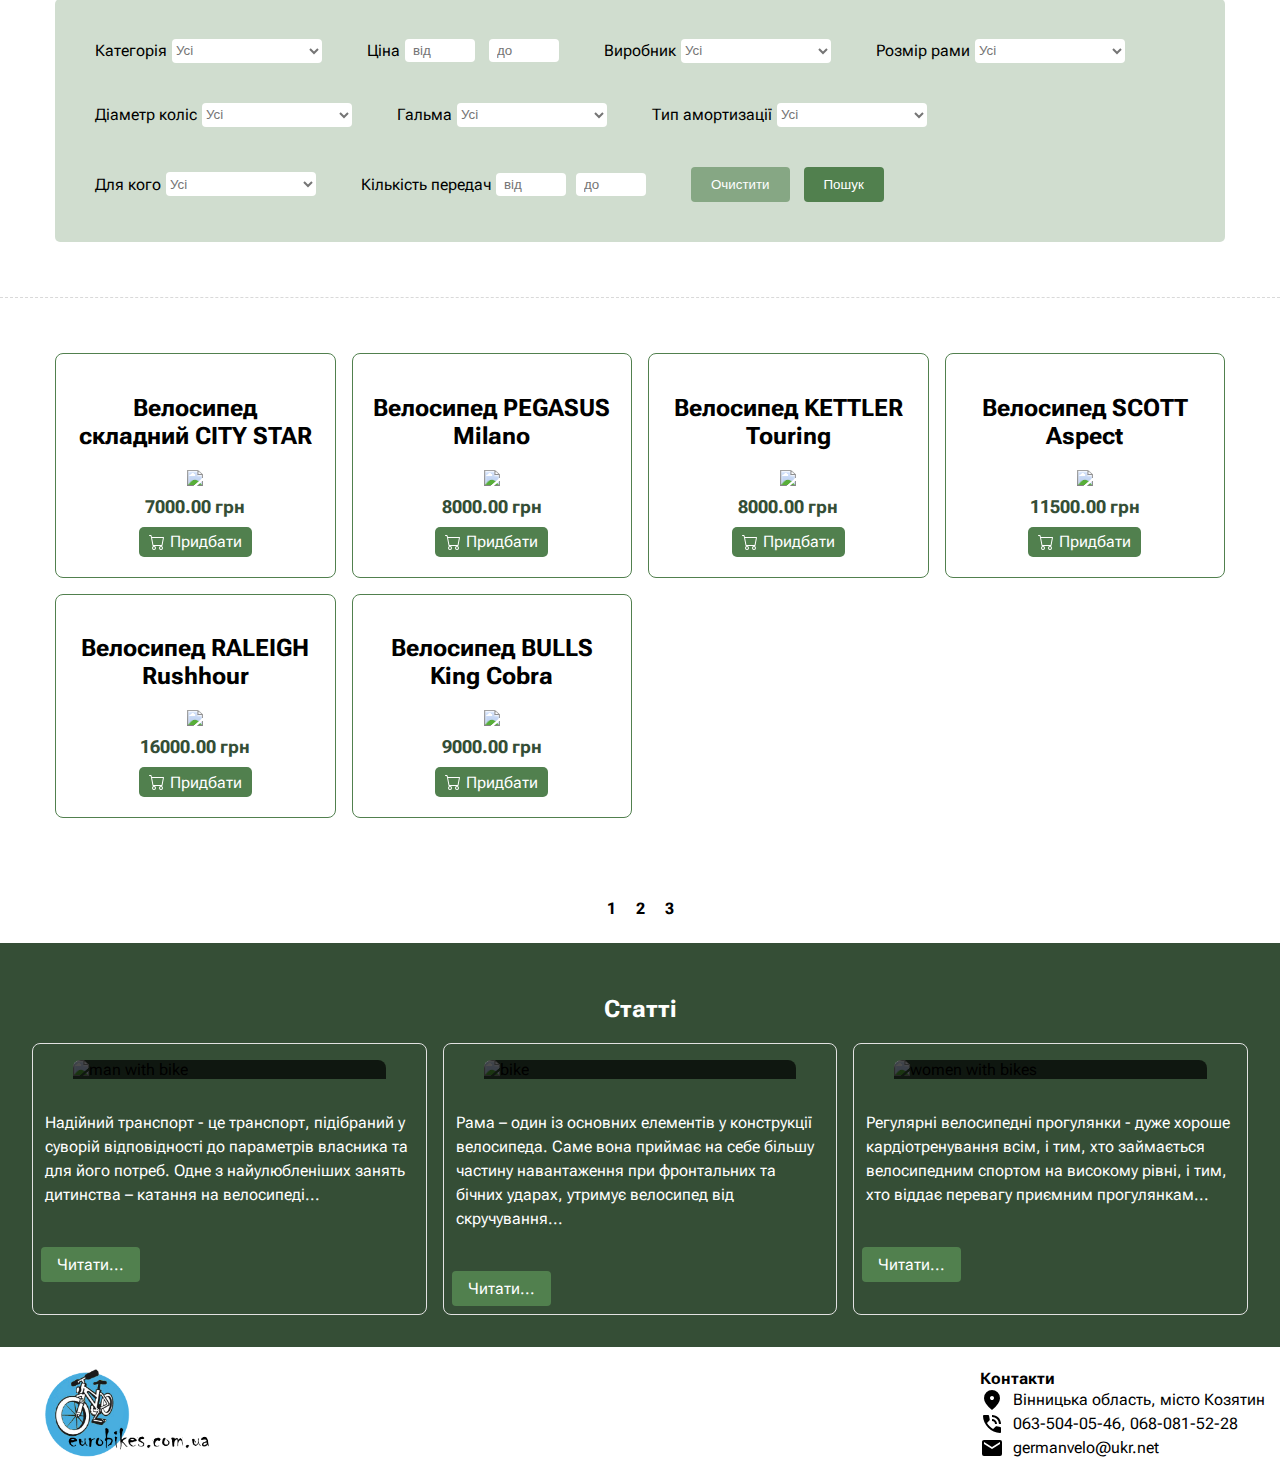
==== commit 6d01a5ad: "paginator" ====
--- a/index.html
+++ b/index.html
@@ -213,10 +213,11 @@
                         </div>
                         <div>
                             <label for="">Кількість</label>
-                            <select name="" id="">
-                                <option value="0">12</option>
-                                <option value="1">18</option>
-                                <option value="2">24</option>
+                            <select name="" id="quantityPerPage">
+                                <option value="6">6</option>
+                                <option value="12">12</option>
+                                <option value="18">18</option>
+                                <option value="24">24</option>
                             </select>
                         </div>
                     </div>
@@ -433,6 +434,34 @@
         </section>
     </div>
 
+    <div class="pagination">
+        <div class="flex p20">
+            <ul class="no-list flex" id="paginator">
+                <li><a href="" class="pagination-item current-page">1</a></li>
+                <li><a href="" class="pagination-item">2</a></li>
+                <li><a href="" class="pagination-item">3</a></li>
+                <li><a href="" class="pagination-item">4</a></li>
+                <li><a href="" class="pagination-item">5</a></li>
+                <li><a href="" class="pagination-item">6</a></li>
+            </ul>
+            <!-- <a href="" class="pagination-item"><svg aria-hidden="true" focusable="false" data-prefix="fas"
+                    data-icon="angle-right" role="img" xmlns="http://www.w3.org/2000/svg" viewBox="0 0 256 512"
+                    class="svg-inline">
+                    <path fill="currentColor"
+                        d="M224.3 273l-136 136c-9.4 9.4-24.6 9.4-33.9 0l-22.6-22.6c-9.4-9.4-9.4-24.6 0-33.9l96.4-96.4-96.4-96.4c-9.4-9.4-9.4-24.6 0-33.9L54.3 103c9.4-9.4 24.6-9.4 33.9 0l136 136c9.5 9.4 9.5 24.6.1 34z"
+                        class=""></path>
+                </svg></a>
+            <a href="" class="pagination-item"><svg aria-hidden="true" focusable="false" data-prefix="fas"
+                    data-icon="angle-double-right" role="img" xmlns="http://www.w3.org/2000/svg" viewBox="0 0 256 512"
+                    class="svg-inline">
+                    <path fill="currentColor"
+                        d="M224.3 273l-136 136c-9.4 9.4-24.6 9.4-33.9 0l-22.6-22.6c-9.4-9.4-9.4-24.6 0-33.9l96.4-96.4-96.4-96.4c-9.4-9.4-9.4-24.6 0-33.9L54.3 103c9.4-9.4 24.6-9.4 33.9 0l136 136c9.5 9.4 9.5 24.6.1 34zm192-34l-136-136c-9.4-9.4-24.6-9.4-33.9 0l-22.6 22.6c-9.4 9.4-9.4 24.6 0 33.9l96.4 96.4-96.4 96.4c-9.4 9.4-9.4 24.6 0 33.9l22.6 22.6c9.4 9.4 24.6 9.4 33.9 0l136-136c9.4-9.2 9.4-24.4 0-33.8z"
+                        class=""></path>
+                </svg></a> -->
+        </div>
+    </div>
+    
+
     <section class="breweries" id="breweries">
         <div class="page-header2">
             <h2>Статті</h2>
--- a/style.css
+++ b/style.css
@@ -23,7 +23,7 @@
   display: block;
 }
 
-option {
+option, .pagination {
   background-color: white;
 }
 
@@ -1000,6 +1000,40 @@
   width: 100vh;
 }
 
+.p20 {
+  padding: 20px;
+}
+
+.flex {
+  display: flex;
+  justify-content: center;
+  text-align: center;
+}
+
+.no-list {
+  list-style: none;
+  margin: 0;
+  padding: 0;
+}
+
+.pagination .pagination-item {
+  align-items: center;
+  display: flex;
+  height: 30px;
+  justify-content: center;
+  margin: 0 10px;
+  font-weight: 700;
+}
+
+.current-page {
+  color: #51804e;
+}
+
+.svg-inline {
+  width: 0.5em;
+  overflow: visible;
+}
+
 @media only screen and (max-width: 525px) {
   .breweries>ul {
     grid-template-columns: repeat(auto-fit, minmax(200px, 1fr));
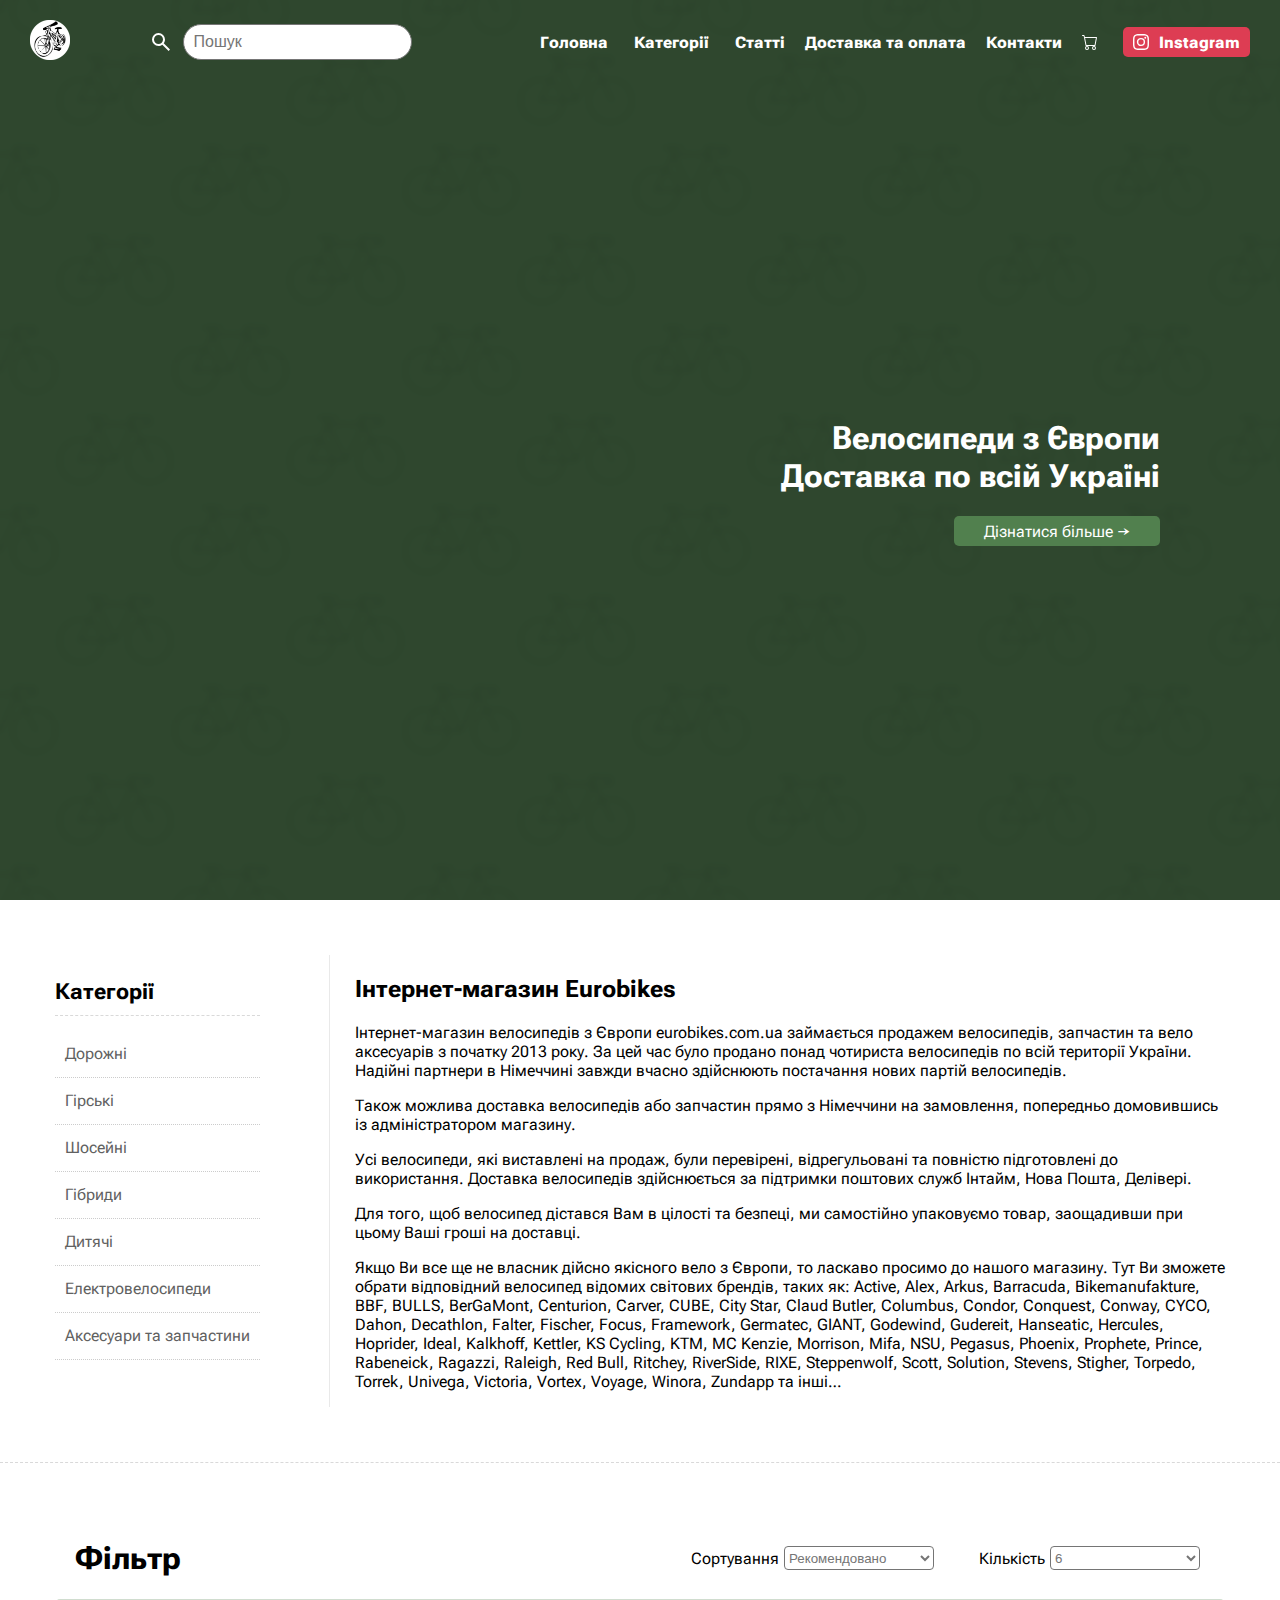
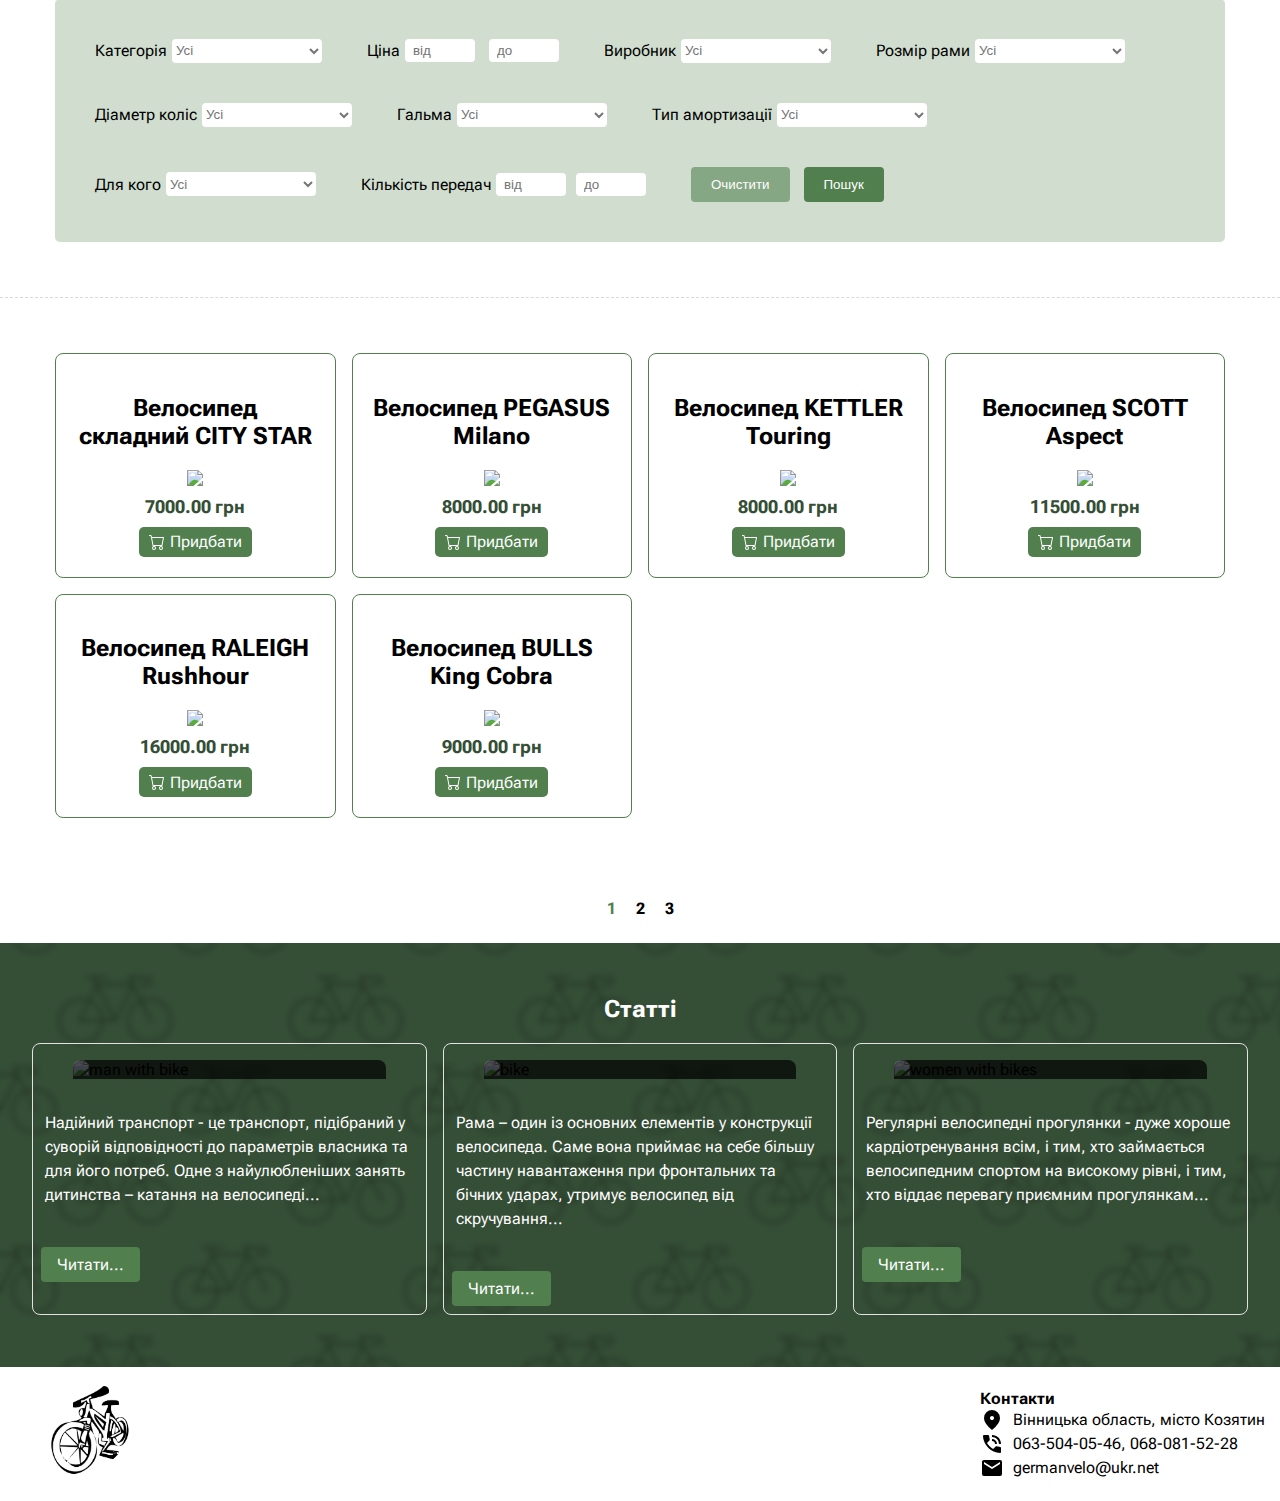
==== commit 1e86b8a0: "delivery update && fixing bugs" ====
--- a/index.html
+++ b/index.html
@@ -436,28 +436,7 @@
 
     <div class="pagination">
         <div class="flex p20">
-            <ul class="no-list flex" id="paginator">
-                <li><a href="" class="pagination-item current-page">1</a></li>
-                <li><a href="" class="pagination-item">2</a></li>
-                <li><a href="" class="pagination-item">3</a></li>
-                <li><a href="" class="pagination-item">4</a></li>
-                <li><a href="" class="pagination-item">5</a></li>
-                <li><a href="" class="pagination-item">6</a></li>
-            </ul>
-            <!-- <a href="" class="pagination-item"><svg aria-hidden="true" focusable="false" data-prefix="fas"
-                    data-icon="angle-right" role="img" xmlns="http://www.w3.org/2000/svg" viewBox="0 0 256 512"
-                    class="svg-inline">
-                    <path fill="currentColor"
-                        d="M224.3 273l-136 136c-9.4 9.4-24.6 9.4-33.9 0l-22.6-22.6c-9.4-9.4-9.4-24.6 0-33.9l96.4-96.4-96.4-96.4c-9.4-9.4-9.4-24.6 0-33.9L54.3 103c9.4-9.4 24.6-9.4 33.9 0l136 136c9.5 9.4 9.5 24.6.1 34z"
-                        class=""></path>
-                </svg></a>
-            <a href="" class="pagination-item"><svg aria-hidden="true" focusable="false" data-prefix="fas"
-                    data-icon="angle-double-right" role="img" xmlns="http://www.w3.org/2000/svg" viewBox="0 0 256 512"
-                    class="svg-inline">
-                    <path fill="currentColor"
-                        d="M224.3 273l-136 136c-9.4 9.4-24.6 9.4-33.9 0l-22.6-22.6c-9.4-9.4-9.4-24.6 0-33.9l96.4-96.4-96.4-96.4c-9.4-9.4-9.4-24.6 0-33.9L54.3 103c9.4-9.4 24.6-9.4 33.9 0l136 136c9.5 9.4 9.5 24.6.1 34zm192-34l-136-136c-9.4-9.4-24.6-9.4-33.9 0l-22.6 22.6c-9.4 9.4-9.4 24.6 0 33.9l96.4 96.4-96.4 96.4c-9.4 9.4-9.4 24.6 0 33.9l22.6 22.6c9.4 9.4 24.6 9.4 33.9 0l136-136c9.4-9.2 9.4-24.4 0-33.8z"
-                        class=""></path>
-                </svg></a> -->
+            <ul class="no-list flex" id="paginator"></ul>
         </div>
     </div>
     
--- a/style.css
+++ b/style.css
@@ -6,6 +6,7 @@
   margin: 0px;
   font-family: "Roboto Flex", sans-serif;
   font-size: 16px;
+  background-image: url(./images/background.png);
   background-color: #354e36;
 }
 
@@ -292,6 +293,11 @@
   width: 100%;
 }
 
+.row-info>img {
+  height: 35vh;
+  margin: 0 48px 0 0;
+}
+
 .middle-info {
   padding-left: 25px;
   border-left: 1px solid #e9e9e9;
@@ -325,7 +331,7 @@
   transition: all 0.2s ease-out;
 }
 
-.article-hover, .sidebar-content a:hover {
+.article-hover, .pagination-item:hover, .sidebar-content a:hover {
   background-color: #51804e45;
   border-radius: 25px;
 }
@@ -436,7 +442,7 @@
   padding: 2rem;
 }
 
-.page-header2, .input-group{
+.page-header2, .input-group {
   display: flex;
   align-items: center;
   justify-content: center;
@@ -451,6 +457,7 @@
   display: grid;
   grid-template-columns: repeat(auto-fit, minmax(320px, 1fr));
   grid-gap: 1rem;
+  margin: 0 0 20px 0;
 }
 
 .breweries>ul>li {
@@ -515,9 +522,10 @@
   font-size: 20px;
 }
 
-.logo {
-  display: flex;
-  align-items: center;
+.logo, .al-centre {
+  display: flex;
+  align-items: center;
+  flex-direction: row;
 }
 
 .logo img {
@@ -612,12 +620,6 @@
   justify-content: center;
   align-items: center;
   background-color: white;
-}
-
-.contact-form {
-  background-color: #51804e94;
-  padding: 20px;
-  border-radius: 5px;
 }
 
 .form-fields {
@@ -1021,8 +1023,9 @@
   display: flex;
   height: 30px;
   justify-content: center;
-  margin: 0 10px;
+  padding: 0 10px;
   font-weight: 700;
+  transition: all 0.2s ease-out;
 }
 
 .current-page {
@@ -1096,6 +1099,14 @@
 
   .row-info {
     padding: 0 10px;
+  }
+
+  .al-centre {
+    flex-direction: column;
+  }
+
+  .row-info>img {
+    margin: 0;
   }
 
   .article-header {
